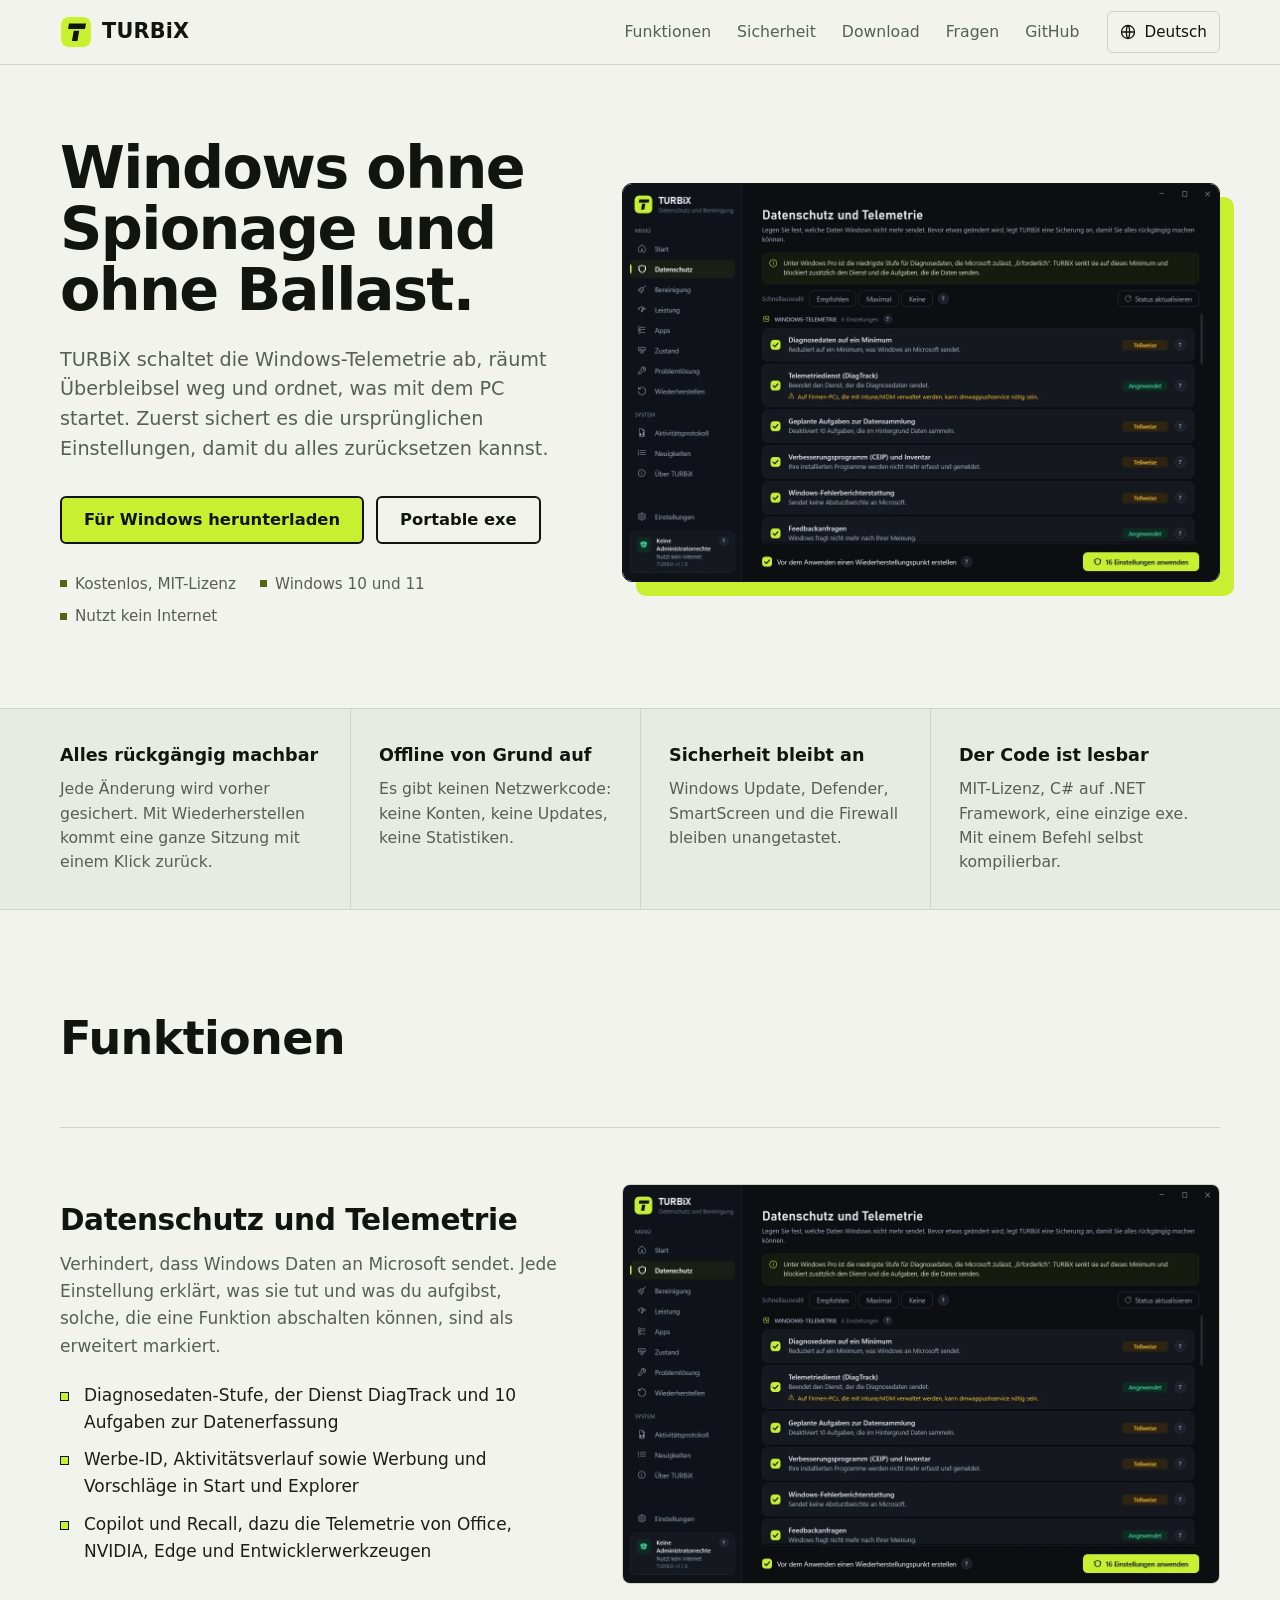
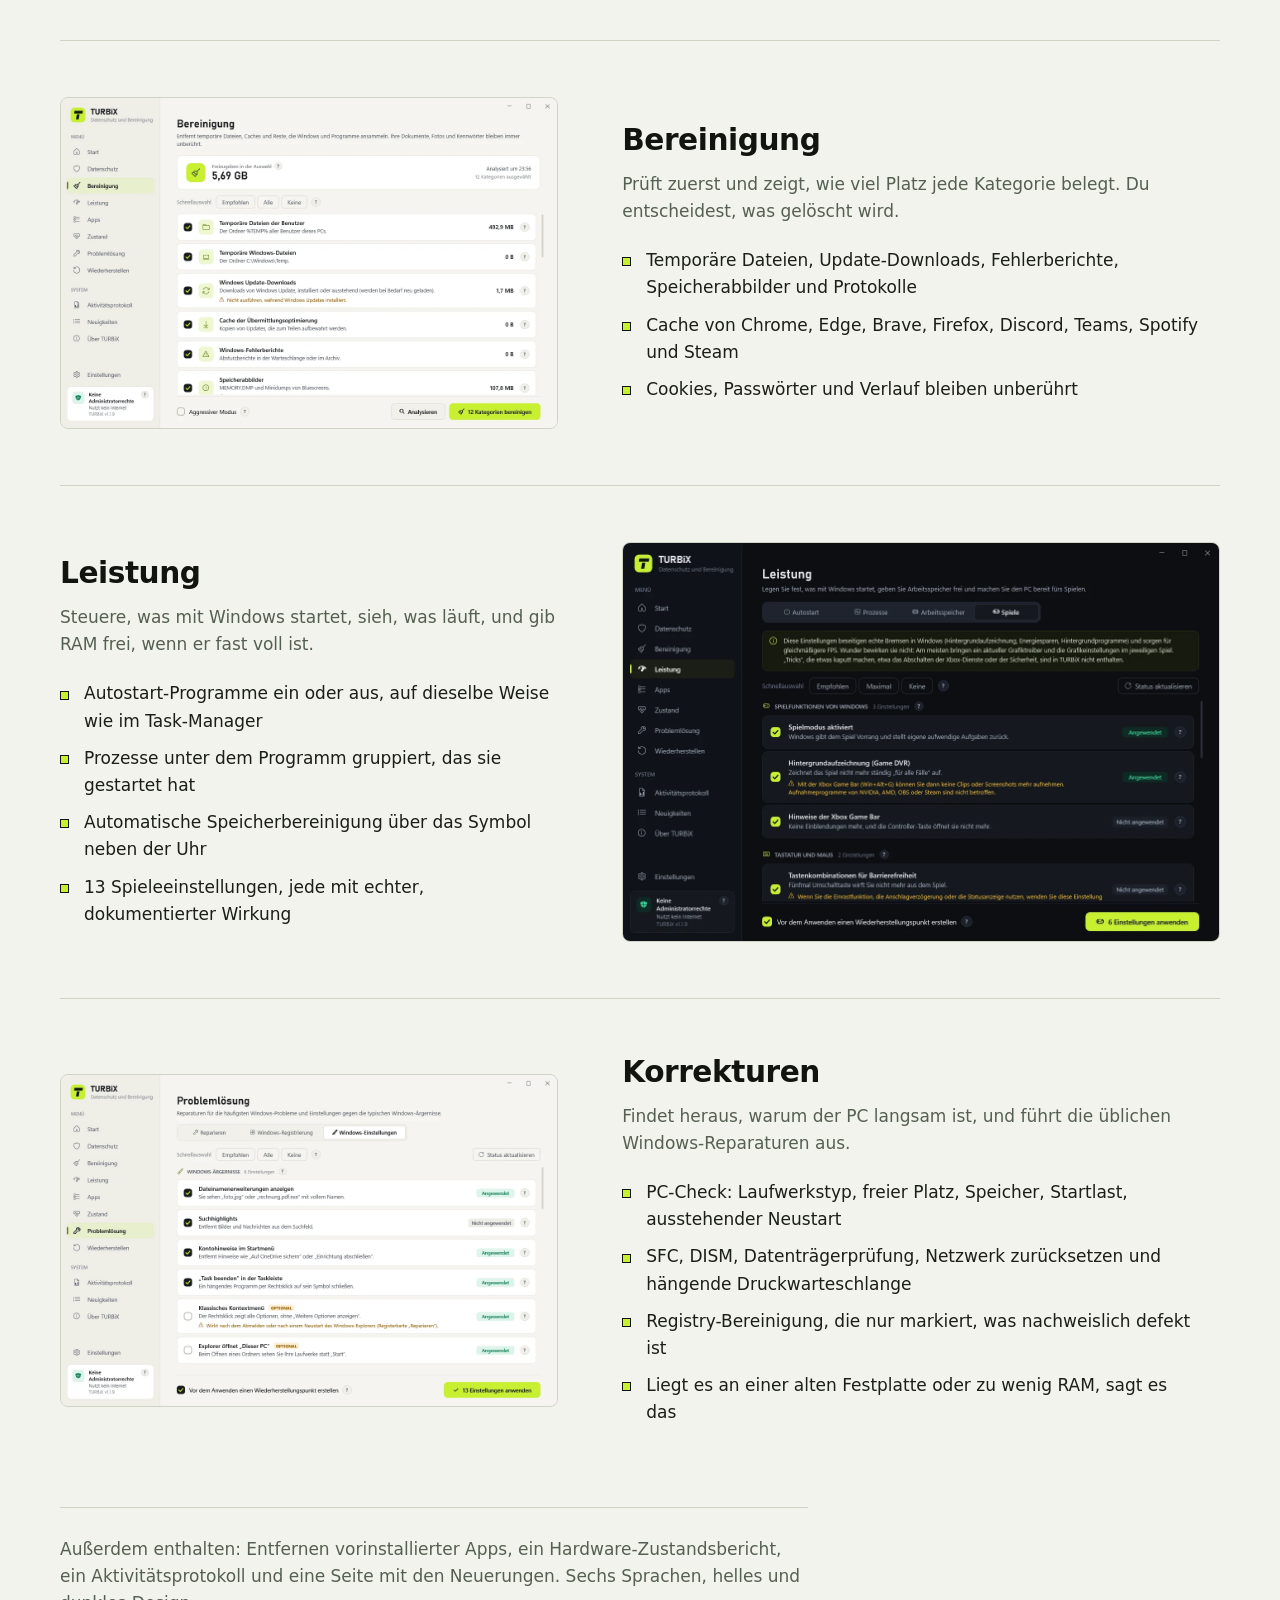
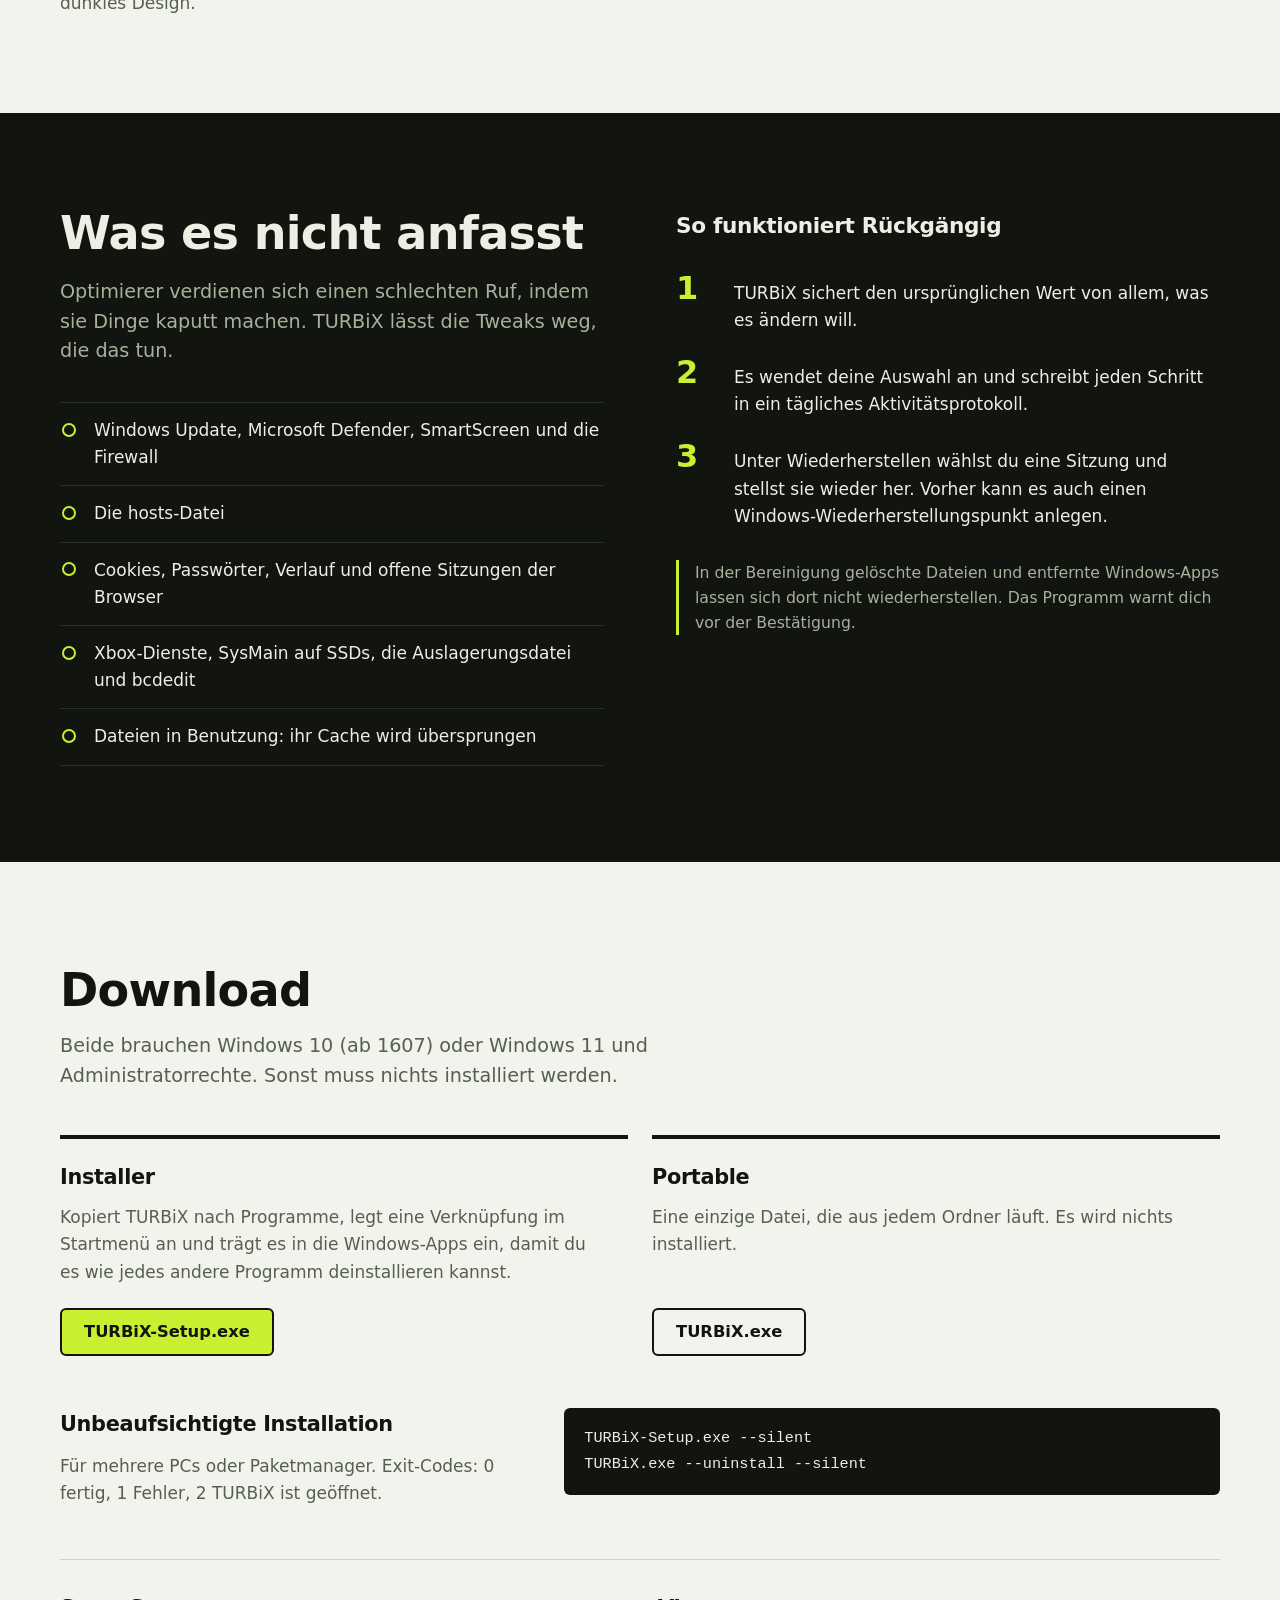
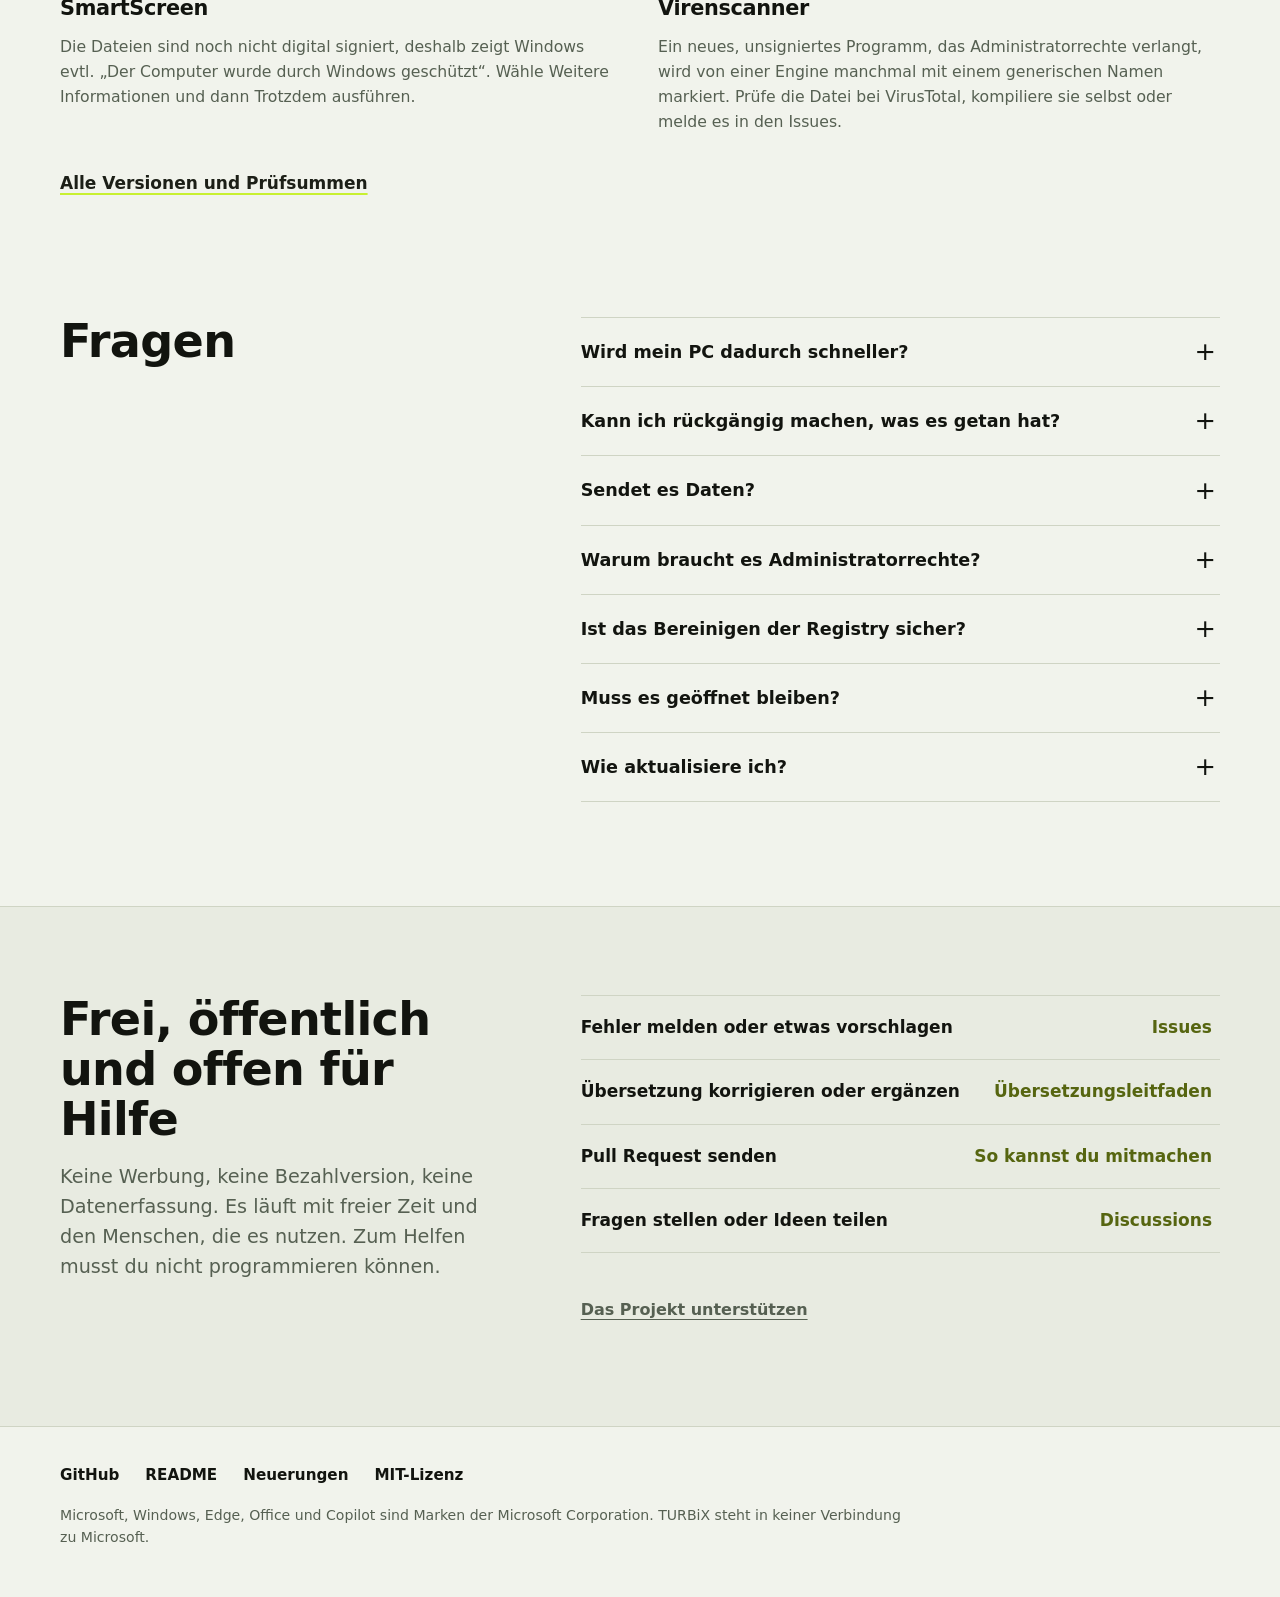
==== docs/de/index.html @ 346a5391 "TURBiX 1.2.0: project website, security policy and text clean-up Website (GitHub Pages, served from " ====
<!doctype html>
<html lang="de">
<head>
<meta charset="utf-8">
<meta name="viewport" content="width=device-width, initial-scale=1">
<title>TURBiX: Datenschutz, Bereinigung und Leistung für Windows, kostenlos</title>
<meta name="description" content="Freies Open-Source-Werkzeug für Windows 10 und 11. Schaltet Telemetrie ab, löscht temporäre Dateien, steuert Autostart und Arbeitsspeicher und sichert jede Änderung, damit sie sich rückgängig machen lässt. Eine einzige exe, nutzt kein Internet.">
<meta name="color-scheme" content="light dark">
<meta name="theme-color" content="#12140F">
<link rel="canonical" href="https://julianr87.github.io/TURBiX/de/">
<link rel="alternate" hreflang="en" href="https://julianr87.github.io/TURBiX/">
<link rel="alternate" hreflang="es" href="https://julianr87.github.io/TURBiX/es/">
<link rel="alternate" hreflang="pt-BR" href="https://julianr87.github.io/TURBiX/pt-BR/">
<link rel="alternate" hreflang="fr" href="https://julianr87.github.io/TURBiX/fr/">
<link rel="alternate" hreflang="de" href="https://julianr87.github.io/TURBiX/de/">
<link rel="alternate" hreflang="ru" href="https://julianr87.github.io/TURBiX/ru/">
<link rel="alternate" hreflang="x-default" href="https://julianr87.github.io/TURBiX/">
<link rel="icon" type="image/png" sizes="32x32" href="../assets/brand/favicon-32.png">
<link rel="apple-touch-icon" href="../assets/brand/mark-192.png">
<meta property="og:type" content="website">
<meta property="og:site_name" content="TURBiX">
<meta property="og:title" content="TURBiX: Datenschutz, Bereinigung und Leistung für Windows, kostenlos">
<meta property="og:description" content="Freies Open-Source-Werkzeug für Windows 10 und 11. Schaltet Telemetrie ab, löscht temporäre Dateien, steuert Autostart und Arbeitsspeicher und sichert jede Änderung, damit sie sich rückgängig machen lässt. Eine einzige exe, nutzt kein Internet.">
<meta property="og:url" content="https://julianr87.github.io/TURBiX/de/">
<meta property="og:locale" content="de_DE">
<meta property="og:image" content="https://julianr87.github.io/TURBiX/assets/brand/turbix-banner.de.png">
<meta name="twitter:card" content="summary_large_image">
<link rel="stylesheet" href="../assets/site.css">
<script type="application/ld+json">
{"@context":"https://schema.org","@type":"SoftwareApplication","name":"TURBiX","applicationCategory":"UtilitiesApplication","operatingSystem":"Windows 10, Windows 11","description":"Freies Open-Source-Werkzeug für Windows 10 und 11. Schaltet Telemetrie ab, löscht temporäre Dateien, steuert Autostart und Arbeitsspeicher und sichert jede Änderung, damit sie sich rückgängig machen lässt. Eine einzige exe, nutzt kein Internet.","url":"https://julianr87.github.io/TURBiX/de/","license":"https://opensource.org/licenses/MIT","offers":{"@type":"Offer","price":"0","priceCurrency":"USD"},"downloadUrl":"https://github.com/JulianR87/TURBiX/releases/latest","codeRepository":"https://github.com/JulianR87/TURBiX","inLanguage":["en","es","pt-BR","fr","de","ru"]}
</script>
</head>
<body>
<a class="skip" href="#main">Zum Inhalt springen</a>
<header class="top">
  <div class="wrap bar">
    <a class="brand" href="index.html" aria-label="TURBiX"><img src="../assets/brand/mark-64.png" width="32" height="32" alt=""><span>TURBiX</span></a>
    <nav class="links" aria-label="Main">
      <a href="#features">Funktionen</a><a href="#safety">Sicherheit</a><a href="#download">Download</a><a href="#faq">Fragen</a><a href="https://github.com/JulianR87/TURBiX">GitHub</a>
    </nav>
    <details class="lang">
      <summary aria-label="Sprache"><svg width="16" height="16" viewBox="0 0 16 16" aria-hidden="true"><circle cx="8" cy="8" r="6.5" fill="none" stroke="currentColor" stroke-width="1.3"/><path d="M1.5 8h13M8 1.5c2.2 2 2.2 11 0 13M8 1.5c-2.2 2-2.2 11 0 13" fill="none" stroke="currentColor" stroke-width="1.3"/></svg><span>Deutsch</span></summary>
      <ul><li><a href="../index.html" lang="en" hreflang="en">English</a></li><li><a href="../es/index.html" lang="es" hreflang="es">Español</a></li><li><a href="../pt-BR/index.html" lang="pt-BR" hreflang="pt-BR">Português (Brasil)</a></li><li><a href="../fr/index.html" lang="fr" hreflang="fr">Français</a></li><li><a href="index.html" lang="de" aria-current="true">Deutsch</a></li><li><a href="../ru/index.html" lang="ru" hreflang="ru">Русский</a></li></ul>
    </details>
  </div>
</header>
<main id="main">
<section class="hero">
  <div class="wrap hero-grid">
    <div class="hero-copy">
      <h1>Windows ohne Spionage und ohne Ballast.</h1>
      <p class="lead">TURBiX schaltet die Windows-Telemetrie ab, räumt Überbleibsel weg und ordnet, was mit dem PC startet. Zuerst sichert es die ursprünglichen Einstellungen, damit du alles zurücksetzen kannst.</p>
      <p class="cta"><a class="btn primary" href="https://github.com/JulianR87/TURBiX/releases/latest/download/TURBiX-Setup.exe">Für Windows herunterladen</a><a class="btn" href="https://github.com/JulianR87/TURBiX/releases/latest/download/TURBiX.exe">Portable exe</a></p>
      <ul class="meta"><li>Kostenlos, MIT-Lizenz</li><li>Windows 10 und 11</li><li>Nutzt kein Internet</li></ul>
    </div>
    <figure class="hero-shot"><img src="../assets/shots/privacy.de.webp" width="1200" height="800" alt="TURBiX mit den Einstellungen für Datenschutz und Telemetrie" fetchpriority="high"></figure>
  </div>
</section>
<section class="facts" aria-label="Sicherheit"><div class="wrap"><dl>
<div><dt>Alles rückgängig machbar</dt><dd>Jede Änderung wird vorher gesichert. Mit Wiederherstellen kommt eine ganze Sitzung mit einem Klick zurück.</dd></div>
<div><dt>Offline von Grund auf</dt><dd>Es gibt keinen Netzwerkcode: keine Konten, keine Updates, keine Statistiken.</dd></div>
<div><dt>Sicherheit bleibt an</dt><dd>Windows Update, Defender, SmartScreen und die Firewall bleiben unangetastet.</dd></div>
<div><dt>Der Code ist lesbar</dt><dd>MIT-Lizenz, C# auf .NET Framework, eine einzige exe. Mit einem Befehl selbst kompilierbar.</dd></div>
</dl></div></section>
<section id="features" class="features"><div class="wrap"><h2>Funktionen</h2>
<article class="row"><div class="row-text"><h3>Datenschutz und Telemetrie</h3><p>Verhindert, dass Windows Daten an Microsoft sendet. Jede Einstellung erklärt, was sie tut und was du aufgibst, solche, die eine Funktion abschalten können, sind als erweitert markiert.</p><ul class="ticks"><li>Diagnosedaten-Stufe, der Dienst DiagTrack und 10 Aufgaben zur Datenerfassung</li><li>Werbe-ID, Aktivitätsverlauf sowie Werbung und Vorschläge in Start und Explorer</li><li>Copilot und Recall, dazu die Telemetrie von Office, NVIDIA, Edge und Entwicklerwerkzeugen</li></ul></div><figure><img src="../assets/shots/privacy.de.webp" width="1200" height="800" alt="Datenschutz und Telemetrie" loading="lazy" decoding="async"></figure></article>
<article class="row rev"><div class="row-text"><h3>Bereinigung</h3><p>Prüft zuerst und zeigt, wie viel Platz jede Kategorie belegt. Du entscheidest, was gelöscht wird.</p><ul class="ticks"><li>Temporäre Dateien, Update-Downloads, Fehlerberichte, Speicherabbilder und Protokolle</li><li>Cache von Chrome, Edge, Brave, Firefox, Discord, Teams, Spotify und Steam</li><li>Cookies, Passwörter und Verlauf bleiben unberührt</li></ul></div><figure><img src="../assets/shots/cleanup.de.webp" width="1200" height="800" alt="Bereinigung" loading="lazy" decoding="async"></figure></article>
<article class="row"><div class="row-text"><h3>Leistung</h3><p>Steuere, was mit Windows startet, sieh, was läuft, und gib RAM frei, wenn er fast voll ist.</p><ul class="ticks"><li>Autostart-Programme ein oder aus, auf dieselbe Weise wie im Task-Manager</li><li>Prozesse unter dem Programm gruppiert, das sie gestartet hat</li><li>Automatische Speicherbereinigung über das Symbol neben der Uhr</li><li>13 Spieleeinstellungen, jede mit echter, dokumentierter Wirkung</li></ul></div><figure><img src="../assets/shots/performance.de.webp" width="1200" height="800" alt="Leistung" loading="lazy" decoding="async"></figure></article>
<article class="row rev"><div class="row-text"><h3>Korrekturen</h3><p>Findet heraus, warum der PC langsam ist, und führt die üblichen Windows-Reparaturen aus.</p><ul class="ticks"><li>PC-Check: Laufwerkstyp, freier Platz, Speicher, Startlast, ausstehender Neustart</li><li>SFC, DISM, Datenträgerprüfung, Netzwerk zurücksetzen und hängende Druckwarteschlange</li><li>Registry-Bereinigung, die nur markiert, was nachweislich defekt ist</li><li>Liegt es an einer alten Festplatte oder zu wenig RAM, sagt es das</li></ul></div><figure><img src="../assets/shots/fixes.de.webp" width="1200" height="800" alt="Korrekturen" loading="lazy" decoding="async"></figure></article>
<p class="also">Außerdem enthalten: Entfernen vorinstallierter Apps, ein Hardware-Zustandsbericht, ein Aktivitätsprotokoll und eine Seite mit den Neuerungen. Sechs Sprachen, helles und dunkles Design.</p></div></section>
<section id="safety" class="safety"><div class="wrap safety-grid"><div><h2>Was es nicht anfasst</h2><p class="lead">Optimierer verdienen sich einen schlechten Ruf, indem sie Dinge kaputt machen. TURBiX lässt die Tweaks weg, die das tun.</p><ul class="left-alone"><li>Windows Update, Microsoft Defender, SmartScreen und die Firewall</li><li>Die hosts-Datei</li><li>Cookies, Passwörter, Verlauf und offene Sitzungen der Browser</li><li>Xbox-Dienste, SysMain auf SSDs, die Auslagerungsdatei und bcdedit</li><li>Dateien in Benutzung: ihr Cache wird übersprungen</li></ul></div>
<div><h3>So funktioniert Rückgängig</h3><ol class="steps"><li>TURBiX sichert den ursprünglichen Wert von allem, was es ändern will.</li><li>Es wendet deine Auswahl an und schreibt jeden Schritt in ein tägliches Aktivitätsprotokoll.</li><li>Unter Wiederherstellen wählst du eine Sitzung und stellst sie wieder her. Vorher kann es auch einen Windows-Wiederherstellungspunkt anlegen.</li></ol><p class="note">In der Bereinigung gelöschte Dateien und entfernte Windows-Apps lassen sich dort nicht wiederherstellen. Das Programm warnt dich vor der Bestätigung.</p></div></div></section>
<section id="download" class="download"><div class="wrap"><h2>Download</h2><p class="lead">Beide brauchen Windows 10 (ab 1607) oder Windows 11 und Administratorrechte. Sonst muss nichts installiert werden.</p>
<div class="choices"><div><h3>Installer</h3><p>Kopiert TURBiX nach Programme, legt eine Verknüpfung im Startmenü an und trägt es in die Windows-Apps ein, damit du es wie jedes andere Programm deinstallieren kannst.</p><p><a class="btn primary" href="https://github.com/JulianR87/TURBiX/releases/latest/download/TURBiX-Setup.exe">TURBiX-Setup.exe</a></p></div><div><h3>Portable</h3><p>Eine einzige Datei, die aus jedem Ordner läuft. Es wird nichts installiert.</p><p><a class="btn" href="https://github.com/JulianR87/TURBiX/releases/latest/download/TURBiX.exe">TURBiX.exe</a></p></div></div>
<div class="silent"><h3>Unbeaufsichtigte Installation</h3><pre><code>TURBiX-Setup.exe --silent
TURBiX.exe --uninstall --silent</code></pre><p>Für mehrere PCs oder Paketmanager. Exit-Codes: 0 fertig, 1 Fehler, 2 TURBiX ist geöffnet.</p></div>
<div class="notes"><div><h3>SmartScreen</h3><p>Die Dateien sind noch nicht digital signiert, deshalb zeigt Windows evtl. „Der Computer wurde durch Windows geschützt“. Wähle Weitere Informationen und dann Trotzdem ausführen.</p></div><div><h3>Virenscanner</h3><p>Ein neues, unsigniertes Programm, das Administratorrechte verlangt, wird von einer Engine manchmal mit einem generischen Namen markiert. Prüfe die Datei bei VirusTotal, kompiliere sie selbst oder melde es in den Issues.</p></div></div>
<p><a class="textlink" href="https://github.com/JulianR87/TURBiX/releases">Alle Versionen und Prüfsummen</a></p></div></section>
<section id="faq" class="faq"><div class="wrap faq-grid"><h2>Fragen</h2><div><details><summary>Wird mein PC dadurch schneller?</summary><p>Das hängt davon ab, was ihn bremst. Weniger Autostart-Programme, mehr freier Platz und weniger ungenutzte Dienste machen sich bemerkbar. Liegt es an einer mechanischen Festplatte oder zu wenig Speicher, sagt TURBiX das, das behebt nur neue Hardware.</p></details><details><summary>Kann ich rückgängig machen, was es getan hat?</summary><p>Ja, unter Wiederherstellen, jeweils eine ganze Sitzung. Zwei Dinge lassen sich dort nicht zurücknehmen: in der Bereinigung gelöschte Dateien und entfernte Windows-Apps, die du über den Microsoft Store neu installierst.</p></details><details><summary>Sendet es Daten?</summary><p>Nein. Es hat keinen Netzwerkcode. Die einzige Ausnahme wird auf dem Bildschirm angekündigt: Die DISM-Reparatur kann Windows selbst Dateien von Windows Update laden lassen.</p></details><details><summary>Warum braucht es Administratorrechte?</summary><p>Ohne sie lassen sich Dienste, geplante Aufgaben und Systemeinstellungen nicht ändern.</p></details><details><summary>Ist das Bereinigen der Registry sicher?</summary><p>TURBiX entfernt nur Einträge, die auf nachweislich fehlende Dateien zeigen, und sichert vorher eine Kopie. Es „optimiert“ die Registry nie und sagt klar, dass ihre Bereinigung den PC nicht schneller macht.</p></details><details><summary>Muss es geöffnet bleiben?</summary><p>Nein. Die Einstellungen bleiben nach dem Schließen angewendet. Lass es nur neben der Uhr, wenn du die automatische Speicherbereinigung willst.</p></details><details><summary>Wie aktualisiere ich?</summary><p>Installiere die neue Version über die alte, Einstellungen und Sicherungen bleiben erhalten. Bei der portablen Datei ersetzt du sie.</p></details></div></div></section>
<section id="contribute" class="contribute"><div class="wrap contrib-grid"><div><h2>Frei, öffentlich und offen für Hilfe</h2><p class="lead">Keine Werbung, keine Bezahlversion, keine Datenerfassung. Es läuft mit freier Zeit und den Menschen, die es nutzen. Zum Helfen musst du nicht programmieren können.</p></div><div><ul class="ways"><li><a href="https://github.com/JulianR87/TURBiX/issues/new/choose"><b>Fehler melden oder etwas vorschlagen</b><span>Issues</span></a></li><li><a href="https://github.com/JulianR87/TURBiX/blob/main/tools/TRANSLATING.de.md"><b>Übersetzung korrigieren oder ergänzen</b><span>Übersetzungsleitfaden</span></a></li><li><a href="https://github.com/JulianR87/TURBiX/blob/main/docs/CONTRIBUTING.de.md"><b>Pull Request senden</b><span>So kannst du mitmachen</span></a></li><li><a href="https://github.com/JulianR87/TURBiX/discussions"><b>Fragen stellen oder Ideen teilen</b><span>Discussions</span></a></li></ul>
<details class="donate"><summary>Das Projekt unterstützen</summary><p>Freiwillig. Das Programm ist kostenlos und bleibt es.</p><div class="table-wrap"><table><tbody><tr><th scope="row">BTC</th><td>Bitcoin</td><td><code>bc1q527vjd3vcj6vwg6dg8g0dengh6hd9944l73jqe</code></td><td><button type="button" class="copy" data-copy="bc1q527vjd3vcj6vwg6dg8g0dengh6hd9944l73jqe" data-done="Kopiert">Kopieren</button></td></tr><tr><th scope="row">ETH</th><td>BEP20 (BNB Smart Chain)</td><td><code>0xC1162610b1A6b8532f4233Db598F624D8EF4d2C4</code></td><td><button type="button" class="copy" data-copy="0xC1162610b1A6b8532f4233Db598F624D8EF4d2C4" data-done="Kopiert">Kopieren</button></td></tr><tr><th scope="row">USDT</th><td>BEP20 (BNB Smart Chain)</td><td><code>0xC1162610b1A6b8532f4233Db598F624D8EF4d2C4</code></td><td><button type="button" class="copy" data-copy="0xC1162610b1A6b8532f4233Db598F624D8EF4d2C4" data-done="Kopiert">Kopieren</button></td></tr></tbody></table></div><p class="warn">Prüfe das Netzwerk vor dem Senden. BTC nur über das Bitcoin-Netzwerk, ETH und USDT nur über BEP20 (BNB Smart Chain). Was über ein anderes Netzwerk gesendet wird, ist verloren.</p></details>
</div></div></section>
</main>
<footer class="foot"><div class="wrap">
  <p><a href="https://github.com/JulianR87/TURBiX">GitHub</a> <a href="https://github.com/JulianR87/TURBiX/blob/main/README.de.md">README</a> <a href="https://github.com/JulianR87/TURBiX/blob/main/src/Turbix/Changelog/de.md">Neuerungen</a> <a href="https://github.com/JulianR87/TURBiX/blob/main/LICENSE">MIT-Lizenz</a></p>
  <p class="small">Microsoft, Windows, Edge, Office und Copilot sind Marken der Microsoft Corporation. TURBiX steht in keiner Verbindung zu Microsoft.</p>
</div></footer>
<script src="../assets/site.js" defer></script>
</body>
</html>
---- docs/assets/site.css ----
/* TURBiX website. Flat colors, no gradients. Fonts: Bahnschrift ships with Windows, the audience's system. */
:root {
  --paper: #F1F3EC;
  --paper-2: #E8EBE1;
  --ink: #12140F;
  --text: #1C1F17;
  --muted: #566052;
  --line: #CFD4C4;
  --lime: #C8F031;
  --lime-ink: #12140F;
  --olive: #566510;
  --panel: #12140F;
  --panel-text: #ECEFE3;
  --panel-muted: #A9B09C;
  --panel-line: #2B3024;
  --code-bg: #12140F;
  --code-text: #ECEFE3;
  --focus: #12140F;
  --sans: Bahnschrift, "Segoe UI", system-ui, -apple-system, "Helvetica Neue", Arial, sans-serif;
  --mono: "Cascadia Mono", Consolas, "SF Mono", Menlo, monospace;
}
:root[data-theme="dark"] { color-scheme: dark; }
@media (prefers-color-scheme: dark) {
  :root:not([data-theme="light"]) {
    --paper: #0E100B;
    --paper-2: #161912;
    --ink: #F1F3EA;
    --text: #E4E7DB;
    --muted: #A2AA96;
    --line: #2A2F23;
    --olive: #C8F031;
    --panel: #171A12;
    --panel-line: #2E3427;
    --code-bg: #0A0C08;
    --focus: #C8F031;
  }
}

*, *::before, *::after { box-sizing: border-box; }
html { scroll-behavior: smooth; -webkit-text-size-adjust: 100%; }
@media (prefers-reduced-motion: reduce) { html { scroll-behavior: auto; } }
body {
  margin: 0; background: var(--paper); color: var(--text);
  font: 400 1.0625rem/1.6 var(--sans);
  font-synthesis: none;
  -webkit-font-smoothing: antialiased;
}
img { max-width: 100%; height: auto; display: block; }
a { color: inherit; }
:focus-visible { outline: 3px solid var(--focus); outline-offset: 3px; border-radius: 3px; }
.wrap { width: min(1160px, 100% - 48px); margin-inline: auto; }
.narrow { width: min(820px, 100% - 48px); }
h1, h2, h3 { margin: 0; color: var(--ink); font-weight: 700; letter-spacing: -.015em; }
p { margin: 0; }
.skip { position: absolute; left: 12px; top: -60px; background: var(--lime); color: var(--lime-ink); padding: 10px 14px; z-index: 50; font-weight: 600; }
.skip:focus { top: 12px; }

/* Header */
.top { border-bottom: 1px solid var(--line); background: var(--paper); position: sticky; top: 0; z-index: 20; }
.bar { display: flex; align-items: center; gap: 28px; height: 64px; }
.brand { display: flex; align-items: center; gap: 10px; text-decoration: none; font-size: 1.3rem; font-weight: 700; letter-spacing: .01em; color: var(--ink); }
.brand img { border-radius: 8px; }
.links { display: flex; gap: 26px; margin-left: auto; font-size: .98rem; }
.links a { text-decoration: none; color: var(--muted); padding: 6px 0; }
.links a:hover { color: var(--ink); }
.lang { position: relative; }
.lang summary { list-style: none; display: flex; align-items: center; gap: 8px; cursor: pointer; padding: 8px 12px; border: 1px solid var(--line); border-radius: 6px; font-size: .95rem; color: var(--ink); background: var(--paper); user-select: none; }
.lang summary::-webkit-details-marker { display: none; }
.lang[open] summary, .lang summary:hover { border-color: var(--ink); }
.lang ul { position: absolute; right: 0; top: calc(100% + 6px); list-style: none; margin: 0; padding: 6px; min-width: 200px; background: var(--paper); border: 1px solid var(--ink); border-radius: 8px; box-shadow: 6px 6px 0 var(--lime); }
.lang li a { display: block; padding: 8px 10px; text-decoration: none; border-radius: 5px; }
.lang li a:hover { background: var(--paper-2); }
.lang li a[aria-current] { font-weight: 700; background: var(--lime); color: var(--lime-ink); }

/* Buttons */
.btn { display: inline-flex; align-items: center; justify-content: center; min-height: 48px; padding: 0 22px; border: 2px solid var(--ink); border-radius: 6px; text-decoration: none; font-weight: 700; font-size: 1.02rem; color: var(--ink); background: transparent; transition: background-color .12s; }
.btn:hover { background: var(--paper-2); }
.btn.primary { background: var(--lime); color: var(--lime-ink); border-color: var(--lime-ink); }
.btn.primary:hover { background: #D6FA52; }
@media (prefers-color-scheme: dark) { :root:not([data-theme="light"]) .btn { border-color: var(--line); } :root:not([data-theme="light"]) .btn.primary { border-color: var(--lime); } }

/* Hero */
.hero { padding: 72px 0 80px; }
.hero-grid { display: grid; grid-template-columns: minmax(0, 11fr) minmax(0, 13fr); gap: 56px; align-items: center; }
.hero h1 { font-size: clamp(2.6rem, 4.6vw, 4.1rem); line-height: 1.04; letter-spacing: -.028em; text-wrap: balance; }
.lead { font-size: 1.2rem; line-height: 1.55; color: var(--muted); max-width: 34em; }
.hero .lead { margin-top: 24px; }
.cta { display: flex; flex-wrap: wrap; gap: 12px; margin-top: 32px; }
.meta { list-style: none; display: flex; flex-wrap: wrap; gap: 8px 24px; padding: 0; margin: 28px 0 0; color: var(--muted); font-size: .95rem; }
.meta li { display: flex; align-items: center; gap: 8px; }
.meta li::before { content: ""; width: 7px; height: 7px; background: var(--olive); }
.hero-shot { margin: 0; }
.hero-shot img { border-radius: 10px; border: 1px solid var(--ink); box-shadow: 14px 14px 0 var(--lime); }

/* Facts */
.facts { border-block: 1px solid var(--line); background: var(--paper-2); }
.facts dl { display: grid; grid-template-columns: repeat(4, minmax(0, 1fr)); margin: 0; }
.facts dl > div { padding: 32px 28px 34px; border-left: 1px solid var(--line); }
.facts dl > div:first-child { border-left: 0; padding-left: 0; }
.facts dt { font-weight: 700; color: var(--ink); font-size: 1.1rem; }
.facts dd { margin: 8px 0 0; color: var(--muted); font-size: .98rem; line-height: 1.55; }

/* Features */
.features { padding: 104px 0 96px; }
.features h2, .download h2, .faq h2, .safety h2, .contribute h2 { font-size: clamp(2rem, 3.6vw, 2.9rem); line-height: 1.08; }
.features > .wrap > h2 { margin-bottom: 64px; }
.row { display: grid; grid-template-columns: minmax(0, 5fr) minmax(0, 6fr); gap: 64px; align-items: center; padding: 56px 0; border-top: 1px solid var(--line); }
.row.rev .row-text { order: 2; }
.row h3 { font-size: 1.85rem; line-height: 1.15; }
.row p { margin-top: 14px; color: var(--muted); max-width: 33em; }
.row figure { margin: 0; }
.row figure img { border-radius: 8px; border: 1px solid var(--line); }
.ticks { list-style: none; padding: 0; margin: 22px 0 0; display: grid; gap: 10px; }
.ticks li { position: relative; padding-left: 24px; max-width: 34em; }
.ticks li::before { content: ""; position: absolute; left: 0; top: .6em; width: 9px; height: 9px; background: var(--lime); outline: 1.5px solid var(--ink); outline-offset: -1.5px; }
.also { margin-top: 24px; padding-top: 28px; border-top: 1px solid var(--line); color: var(--muted); max-width: 44em; }

/* Safety */
.safety { background: var(--panel); color: var(--panel-text); padding: 96px 0; }
.safety h2, .safety h3 { color: var(--panel-text); }
.safety .lead { color: var(--panel-muted); margin-top: 18px; }
.safety-grid { display: grid; grid-template-columns: minmax(0, 1fr) minmax(0, 1fr); gap: 72px; }
.safety h3 { font-size: 1.35rem; }
.left-alone { list-style: none; padding: 0; margin: 36px 0 0; display: grid; gap: 0; }
.left-alone li { padding: 14px 0 14px 34px; border-top: 1px solid var(--panel-line); position: relative; }
.left-alone li:last-child { border-bottom: 1px solid var(--panel-line); }
.left-alone li::before { content: ""; position: absolute; left: 2px; top: 1.15em; width: 14px; height: 14px; border: 2px solid var(--lime); border-radius: 50%; }
.steps { list-style: none; counter-reset: s; padding: 0; margin: 28px 0 0; display: grid; gap: 22px; }
.steps li { counter-increment: s; display: grid; grid-template-columns: 44px 1fr; gap: 14px; align-items: baseline; }
.steps li::before { content: counter(s); font-size: 2rem; line-height: 1; font-weight: 700; color: var(--lime); }
.note { margin-top: 30px; padding-left: 16px; border-left: 3px solid var(--lime); color: var(--panel-muted); font-size: .98rem; }

/* Download */
.download { padding: 104px 0 96px; }
.download .lead { margin-top: 16px; }
.choices { display: grid; grid-template-columns: minmax(0, 1fr) minmax(0, 1fr); gap: 24px; margin-top: 44px; }
.choices > div { border-top: 4px solid var(--ink); padding-top: 22px; display: flex; flex-direction: column; }
.choices h3, .silent h3, .notes h3 { font-size: 1.3rem; }
.choices p { margin-top: 10px; color: var(--muted); max-width: 32em; }
.choices p:last-child { margin-top: auto; padding-top: 22px; }
.silent { margin-top: 52px; display: grid; grid-template-columns: minmax(0, 1fr) minmax(0, 1.4fr); gap: 12px 36px; align-items: start; }
.silent h3 { grid-column: 1; }
.silent pre { grid-column: 2; grid-row: 1 / span 2; margin: 0; padding: 18px 20px; background: var(--code-bg); color: var(--code-text); border-radius: 6px; overflow-x: auto; font: 400 .95rem/1.7 var(--mono); }
.silent p { grid-column: 1; color: var(--muted); }
.notes { margin-top: 52px; display: grid; grid-template-columns: minmax(0, 1fr) minmax(0, 1fr); gap: 36px; padding-top: 32px; border-top: 1px solid var(--line); }
.notes p { margin-top: 8px; color: var(--muted); font-size: .98rem; }
.textlink { display: inline-block; margin-top: 36px; font-weight: 700; text-decoration: underline; text-decoration-thickness: 2px; text-underline-offset: 4px; text-decoration-color: var(--lime); }
.textlink:hover { background: var(--lime); color: var(--lime-ink); }

/* FAQ */
.faq { padding: 24px 0 104px; }
.faq-grid { display: grid; grid-template-columns: minmax(0, 5fr) minmax(0, 7fr); gap: 64px; align-items: start; }
.faq details { border-top: 1px solid var(--line); }
.faq details:last-of-type { border-bottom: 1px solid var(--line); }
.faq summary, .donate summary { list-style: none; cursor: pointer; padding: 20px 44px 20px 0; position: relative; font-weight: 700; color: var(--ink); font-size: 1.1rem; }
.faq summary::-webkit-details-marker, .donate summary::-webkit-details-marker { display: none; }
.faq summary::after { content: "+"; position: absolute; right: 4px; top: 50%; transform: translateY(-52%); font-size: 1.6rem; font-weight: 400; line-height: 1; }
.faq details[open] summary::after { content: "\2212"; }
.faq details p { padding: 0 44px 24px 0; color: var(--muted); max-width: 40em; }

/* Contribute */
.contribute { background: var(--paper-2); border-top: 1px solid var(--line); padding: 88px 0 96px; }
.contrib-grid { display: grid; grid-template-columns: minmax(0, 5fr) minmax(0, 7fr); gap: 64px; align-items: start; }
.contribute .lead { margin-top: 18px; }
.ways { list-style: none; padding: 0; margin: 0; }
.ways li { border-top: 1px solid var(--line); }
.ways li:last-child { border-bottom: 1px solid var(--line); }
.ways a { display: flex; justify-content: space-between; gap: 20px; align-items: baseline; padding: 18px 8px 18px 0; text-decoration: none; }
.ways a b { color: var(--ink); }
.ways a span { color: var(--olive); font-weight: 600; white-space: nowrap; }
.ways a:hover { background: var(--lime); color: var(--lime-ink); padding-left: 12px; }
.ways a:hover b, .ways a:hover span { color: var(--lime-ink); }
.donate { margin-top: 36px; }
.donate summary { padding: 8px 0; font-size: 1rem; color: var(--muted); font-weight: 600; text-decoration: underline; text-underline-offset: 4px; }
.donate[open] summary { color: var(--ink); }
.donate > p { margin-top: 10px; color: var(--muted); }
.table-wrap { overflow-x: auto; margin-top: 16px; }
.donate table { border-collapse: collapse; width: 100%; font-size: .93rem; }
.donate th, .donate td { text-align: left; padding: 10px 12px 10px 0; border-top: 1px solid var(--line); vertical-align: middle; }
.donate code { font: 400 .85rem var(--mono); word-break: break-all; }
.donate .warn { margin-top: 14px; padding-left: 14px; border-left: 3px solid var(--olive); font-size: .93rem; }
.copy { font: inherit; font-size: .85rem; padding: 6px 12px; border: 1.5px solid var(--ink); border-radius: 5px; background: transparent; color: var(--ink); cursor: pointer; white-space: nowrap; }
.copy:hover { background: var(--lime); color: var(--lime-ink); }

/* Footer */
.foot { padding: 36px 0 48px; border-top: 1px solid var(--line); font-size: .95rem; }
.foot p:first-child { display: flex; flex-wrap: wrap; gap: 8px 26px; }
.foot a { text-decoration: none; font-weight: 600; color: var(--ink); }
.foot a:hover { text-decoration: underline; text-decoration-color: var(--lime); text-decoration-thickness: 3px; text-underline-offset: 4px; }
.foot .small { margin-top: 16px; color: var(--muted); font-size: .88rem; max-width: 60em; }

/* 404 */
.nf main { padding: 18vh 24px; text-align: center; font-family: var(--sans); }
.nf h1 { font-size: 5rem; }
.nf p { margin: 12px 0 24px; }

/* Responsive */
@media (max-width: 980px) {
  .hero { padding: 48px 0 64px; }
  .hero-grid, .row, .safety-grid, .contrib-grid, .faq-grid { grid-template-columns: minmax(0, 1fr); gap: 40px; }
  .row.rev .row-text { order: 0; }
  .row { padding: 44px 0; }
  .facts dl { grid-template-columns: minmax(0, 1fr) minmax(0, 1fr); }
  .facts dl > div:nth-child(3) { border-left: 0; padding-left: 0; }
  .facts dl > div:nth-child(n+3) { border-top: 1px solid var(--line); }
  .hero-shot img { box-shadow: 8px 8px 0 var(--lime); }
}
@media (max-width: 760px) {
  .links { display: none; }
  .lang { margin-left: auto; }
  .choices, .notes { grid-template-columns: minmax(0, 1fr); }
  .silent { grid-template-columns: minmax(0, 1fr); }
  .silent pre, .silent p { grid-column: 1; grid-row: auto; }
  .features, .download { padding-block: 72px; }
  .safety { padding-block: 72px; }
  .contribute { padding-block: 64px; }
}
@media (max-width: 520px) {
  .wrap, .narrow { width: calc(100% - 32px); }
  .facts dl { grid-template-columns: minmax(0, 1fr); }
  .facts dl > div { border-left: 0; padding-left: 0; padding-right: 0; border-top: 1px solid var(--line); }
  .facts dl > div:first-child { border-top: 0; }
  .cta .btn { width: 100%; }
  .ways a { flex-direction: column; gap: 2px; }
}
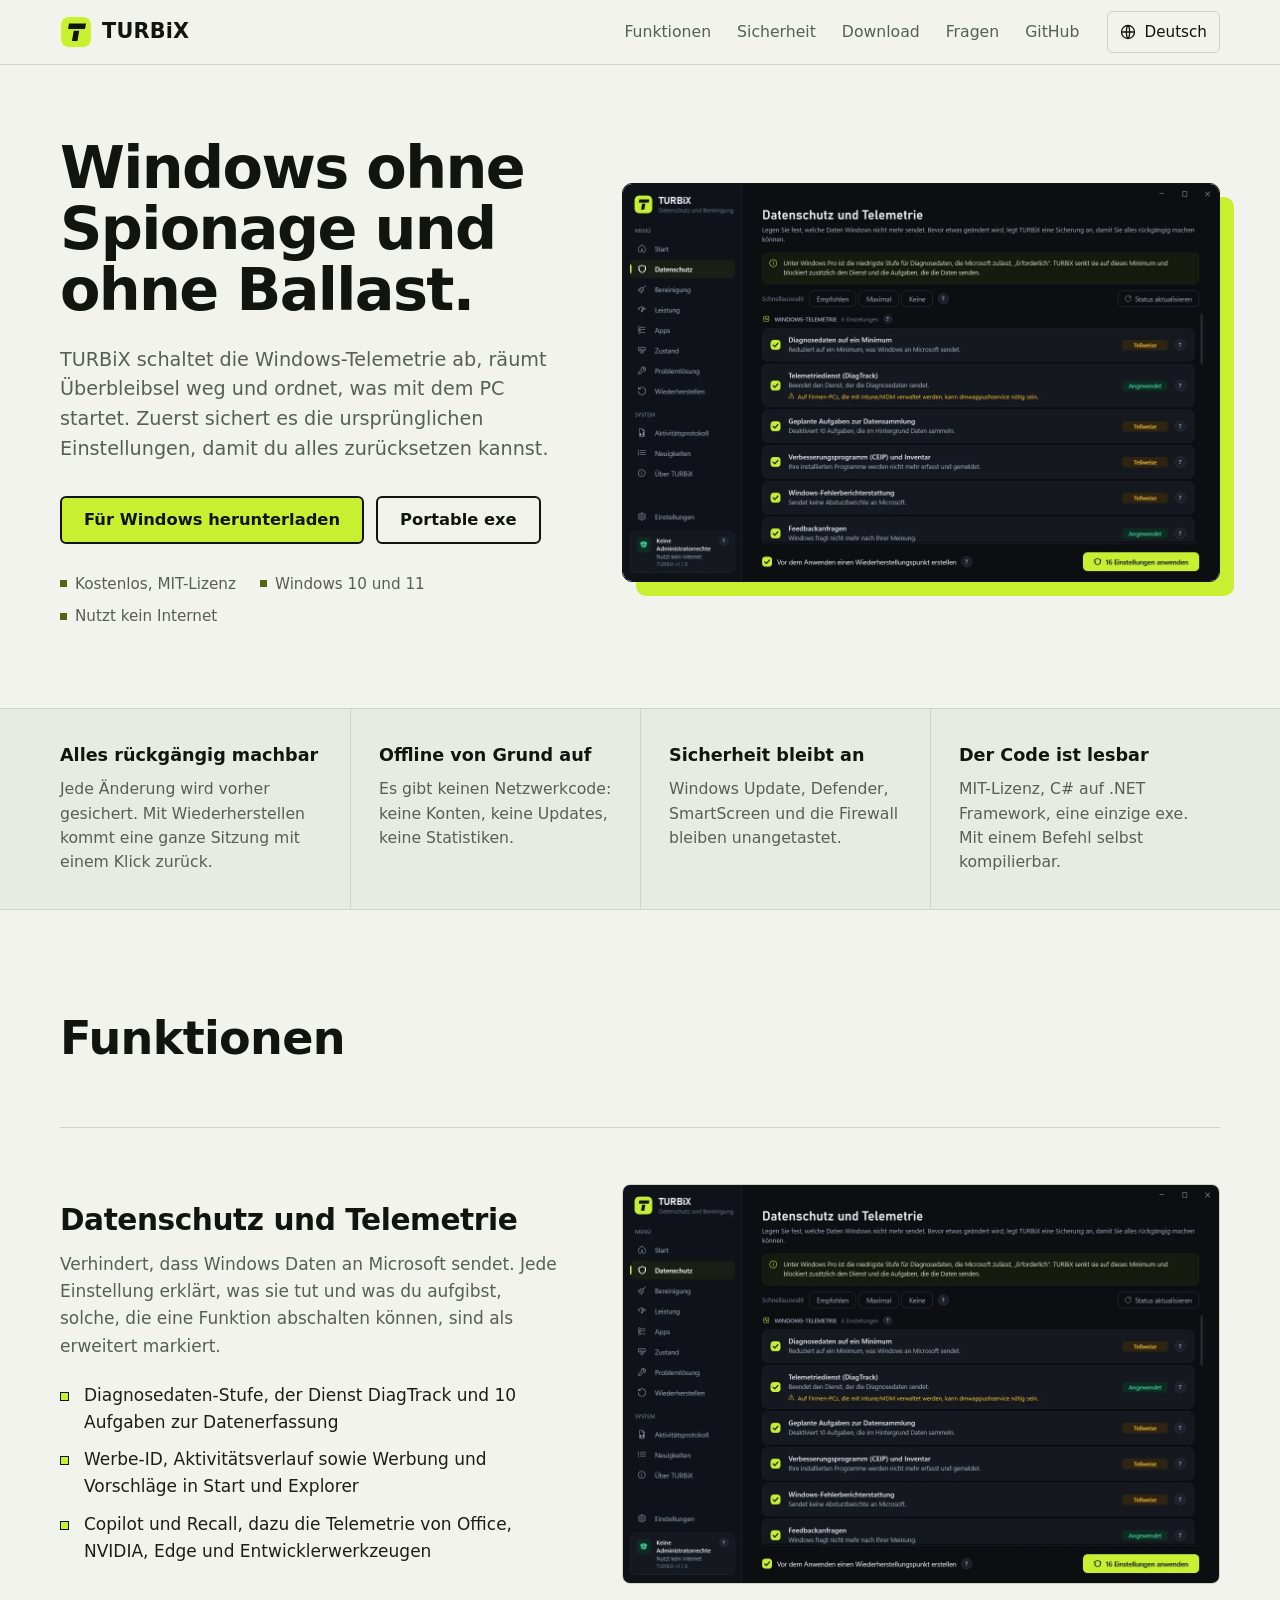
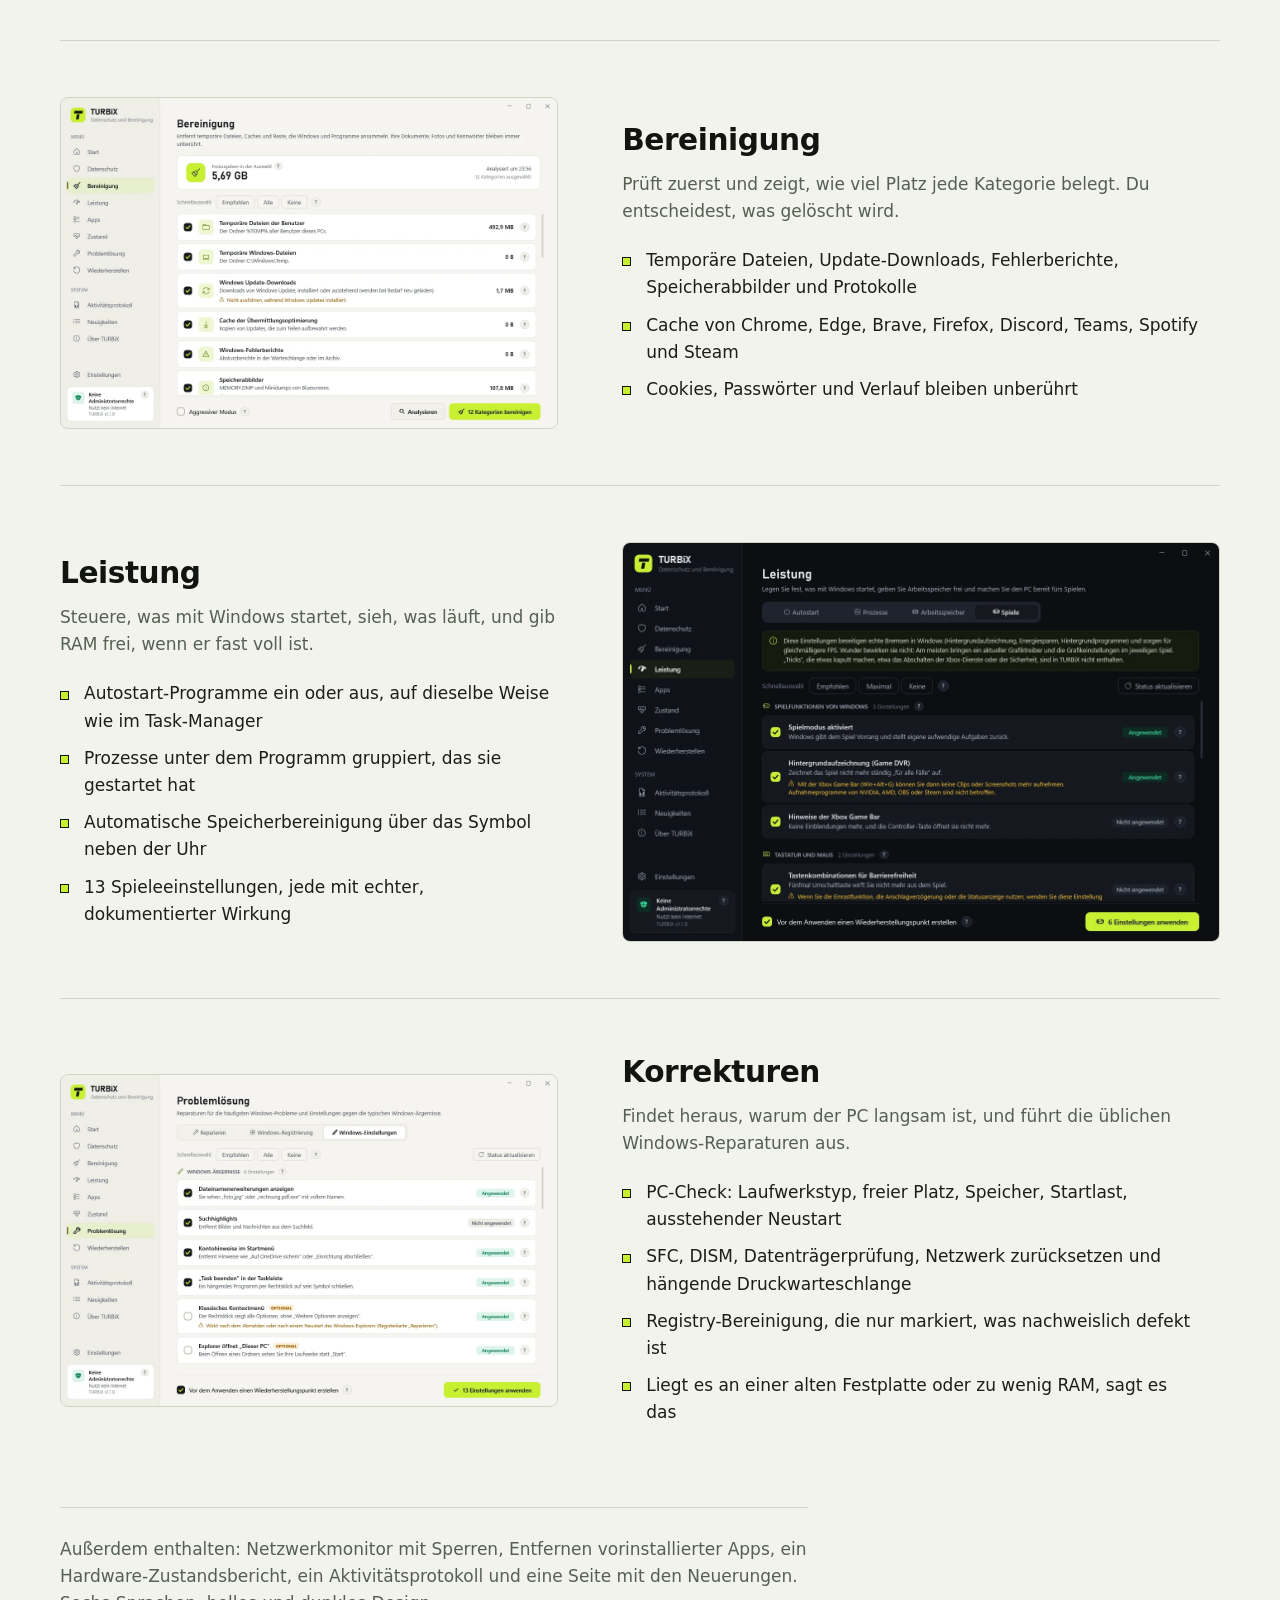
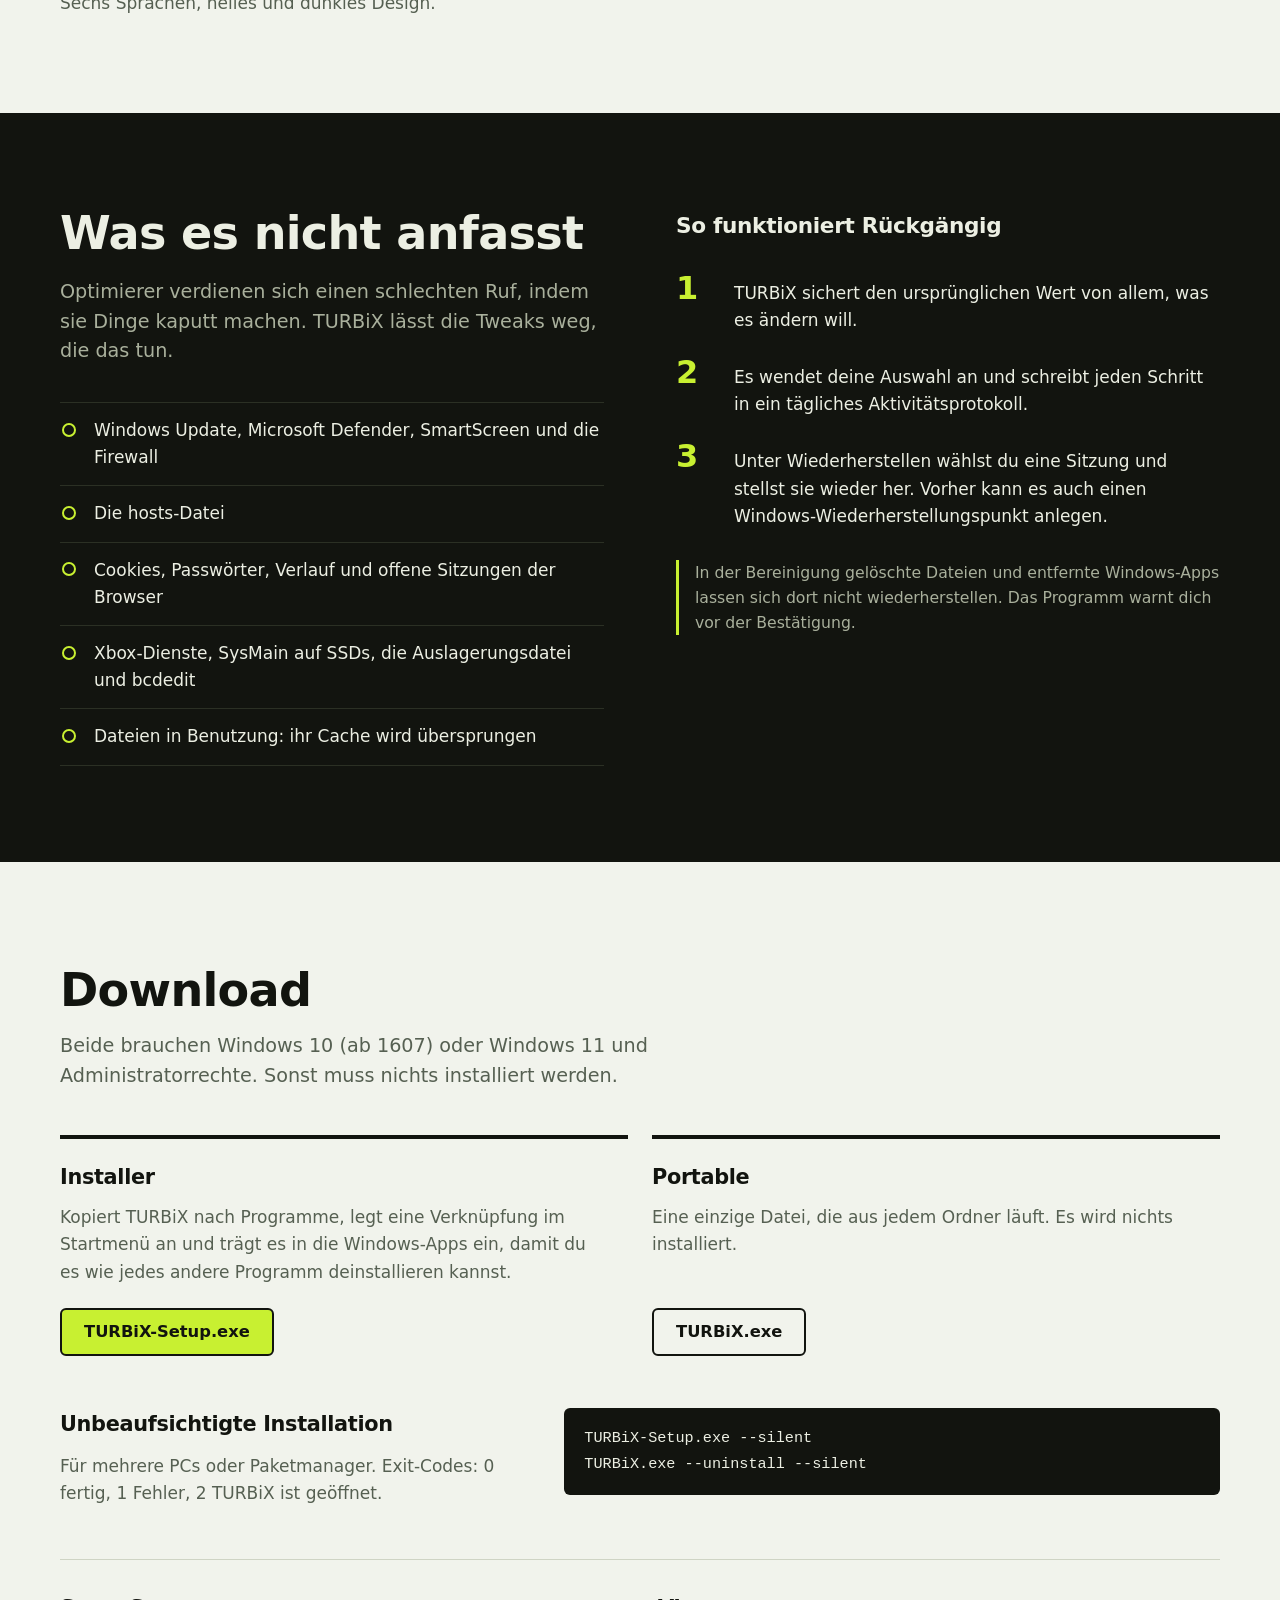
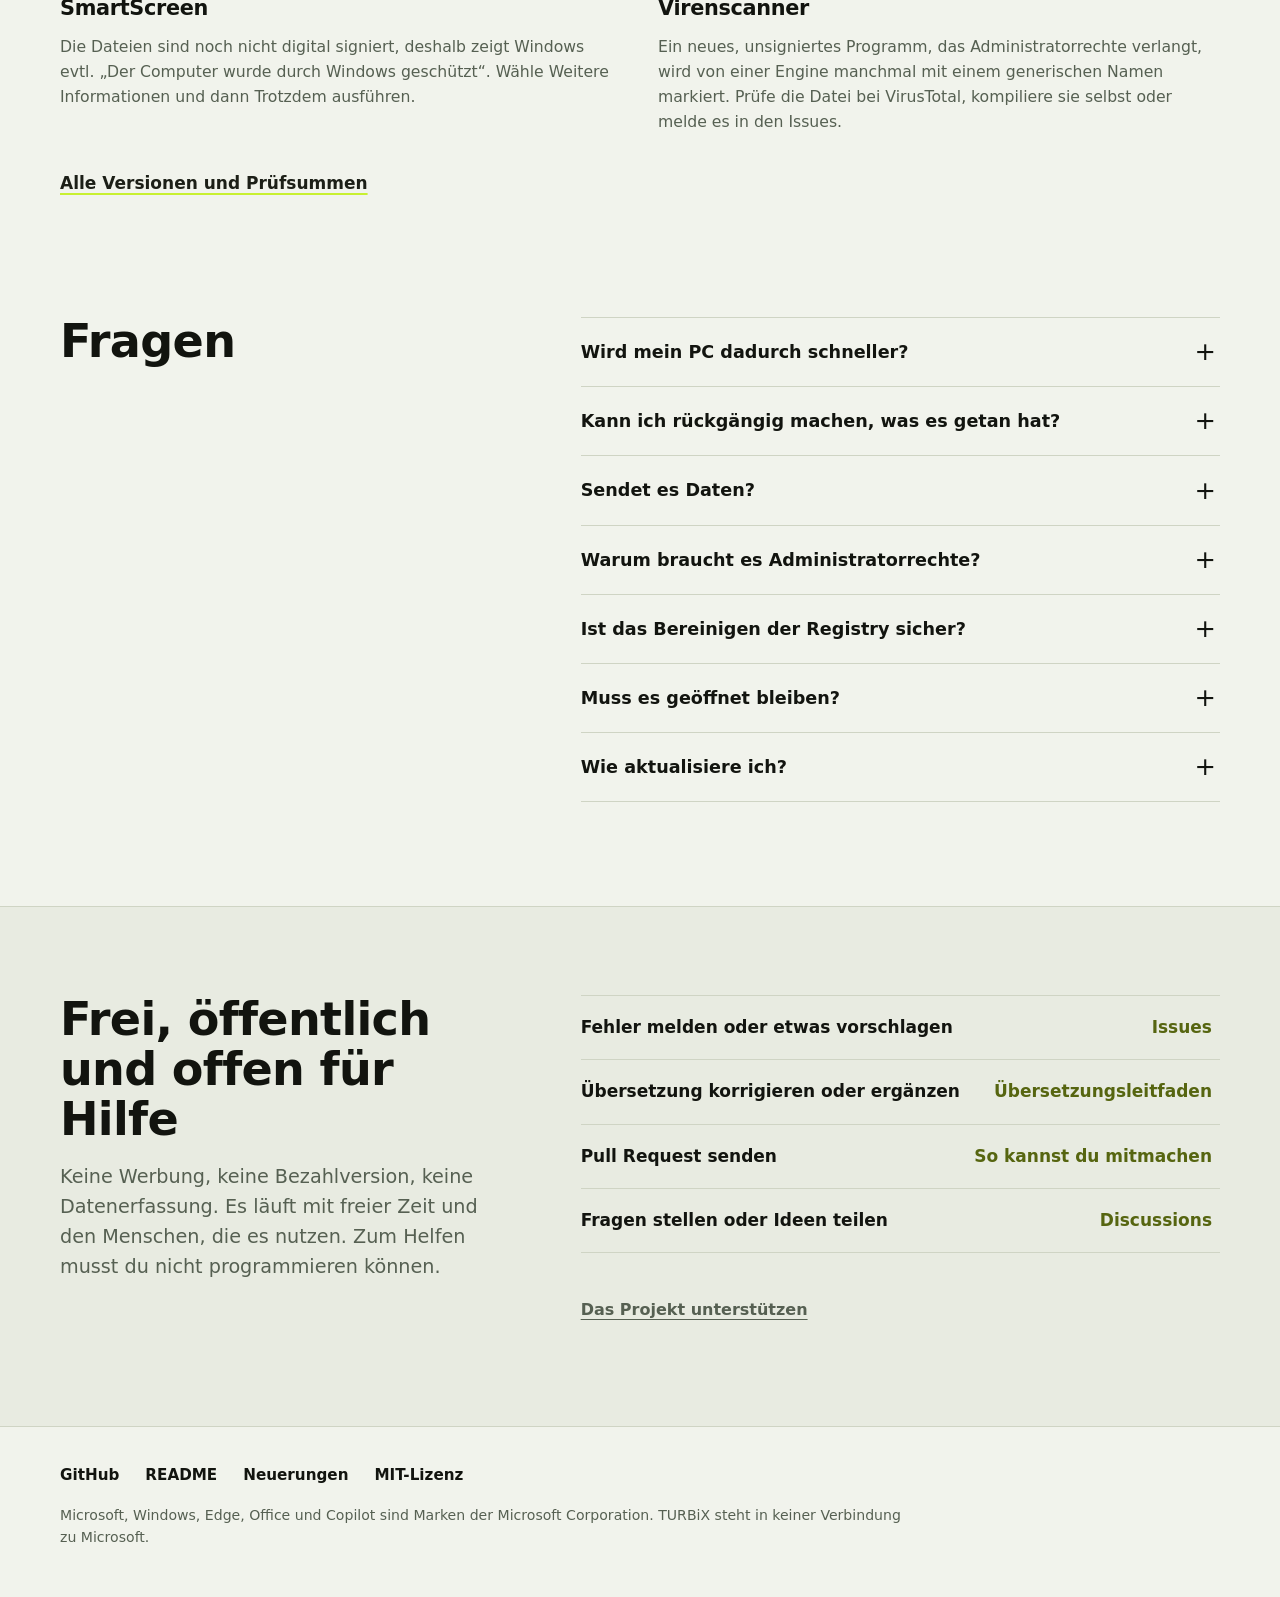
==== commit 97e02e19: "TURBiX 1.2.1: Network section (traffic, connections, open ports, blocks) - New "Network" page: live " ====
--- a/docs/de/index.html
+++ b/docs/de/index.html
@@ -67,7 +67,7 @@
 <article class="row rev"><div class="row-text"><h3>Bereinigung</h3><p>Prüft zuerst und zeigt, wie viel Platz jede Kategorie belegt. Du entscheidest, was gelöscht wird.</p><ul class="ticks"><li>Temporäre Dateien, Update-Downloads, Fehlerberichte, Speicherabbilder und Protokolle</li><li>Cache von Chrome, Edge, Brave, Firefox, Discord, Teams, Spotify und Steam</li><li>Cookies, Passwörter und Verlauf bleiben unberührt</li></ul></div><figure><img src="../assets/shots/cleanup.de.webp" width="1200" height="800" alt="Bereinigung" loading="lazy" decoding="async"></figure></article>
 <article class="row"><div class="row-text"><h3>Leistung</h3><p>Steuere, was mit Windows startet, sieh, was läuft, und gib RAM frei, wenn er fast voll ist.</p><ul class="ticks"><li>Autostart-Programme ein oder aus, auf dieselbe Weise wie im Task-Manager</li><li>Prozesse unter dem Programm gruppiert, das sie gestartet hat</li><li>Automatische Speicherbereinigung über das Symbol neben der Uhr</li><li>13 Spieleeinstellungen, jede mit echter, dokumentierter Wirkung</li></ul></div><figure><img src="../assets/shots/performance.de.webp" width="1200" height="800" alt="Leistung" loading="lazy" decoding="async"></figure></article>
 <article class="row rev"><div class="row-text"><h3>Korrekturen</h3><p>Findet heraus, warum der PC langsam ist, und führt die üblichen Windows-Reparaturen aus.</p><ul class="ticks"><li>PC-Check: Laufwerkstyp, freier Platz, Speicher, Startlast, ausstehender Neustart</li><li>SFC, DISM, Datenträgerprüfung, Netzwerk zurücksetzen und hängende Druckwarteschlange</li><li>Registry-Bereinigung, die nur markiert, was nachweislich defekt ist</li><li>Liegt es an einer alten Festplatte oder zu wenig RAM, sagt es das</li></ul></div><figure><img src="../assets/shots/fixes.de.webp" width="1200" height="800" alt="Korrekturen" loading="lazy" decoding="async"></figure></article>
-<p class="also">Außerdem enthalten: Entfernen vorinstallierter Apps, ein Hardware-Zustandsbericht, ein Aktivitätsprotokoll und eine Seite mit den Neuerungen. Sechs Sprachen, helles und dunkles Design.</p></div></section>
+<p class="also">Außerdem enthalten: Netzwerkmonitor mit Sperren, Entfernen vorinstallierter Apps, ein Hardware-Zustandsbericht, ein Aktivitätsprotokoll und eine Seite mit den Neuerungen. Sechs Sprachen, helles und dunkles Design.</p></div></section>
 <section id="safety" class="safety"><div class="wrap safety-grid"><div><h2>Was es nicht anfasst</h2><p class="lead">Optimierer verdienen sich einen schlechten Ruf, indem sie Dinge kaputt machen. TURBiX lässt die Tweaks weg, die das tun.</p><ul class="left-alone"><li>Windows Update, Microsoft Defender, SmartScreen und die Firewall</li><li>Die hosts-Datei</li><li>Cookies, Passwörter, Verlauf und offene Sitzungen der Browser</li><li>Xbox-Dienste, SysMain auf SSDs, die Auslagerungsdatei und bcdedit</li><li>Dateien in Benutzung: ihr Cache wird übersprungen</li></ul></div>
 <div><h3>So funktioniert Rückgängig</h3><ol class="steps"><li>TURBiX sichert den ursprünglichen Wert von allem, was es ändern will.</li><li>Es wendet deine Auswahl an und schreibt jeden Schritt in ein tägliches Aktivitätsprotokoll.</li><li>Unter Wiederherstellen wählst du eine Sitzung und stellst sie wieder her. Vorher kann es auch einen Windows-Wiederherstellungspunkt anlegen.</li></ol><p class="note">In der Bereinigung gelöschte Dateien und entfernte Windows-Apps lassen sich dort nicht wiederherstellen. Das Programm warnt dich vor der Bestätigung.</p></div></div></section>
 <section id="download" class="download"><div class="wrap"><h2>Download</h2><p class="lead">Beide brauchen Windows 10 (ab 1607) oder Windows 11 und Administratorrechte. Sonst muss nichts installiert werden.</p>
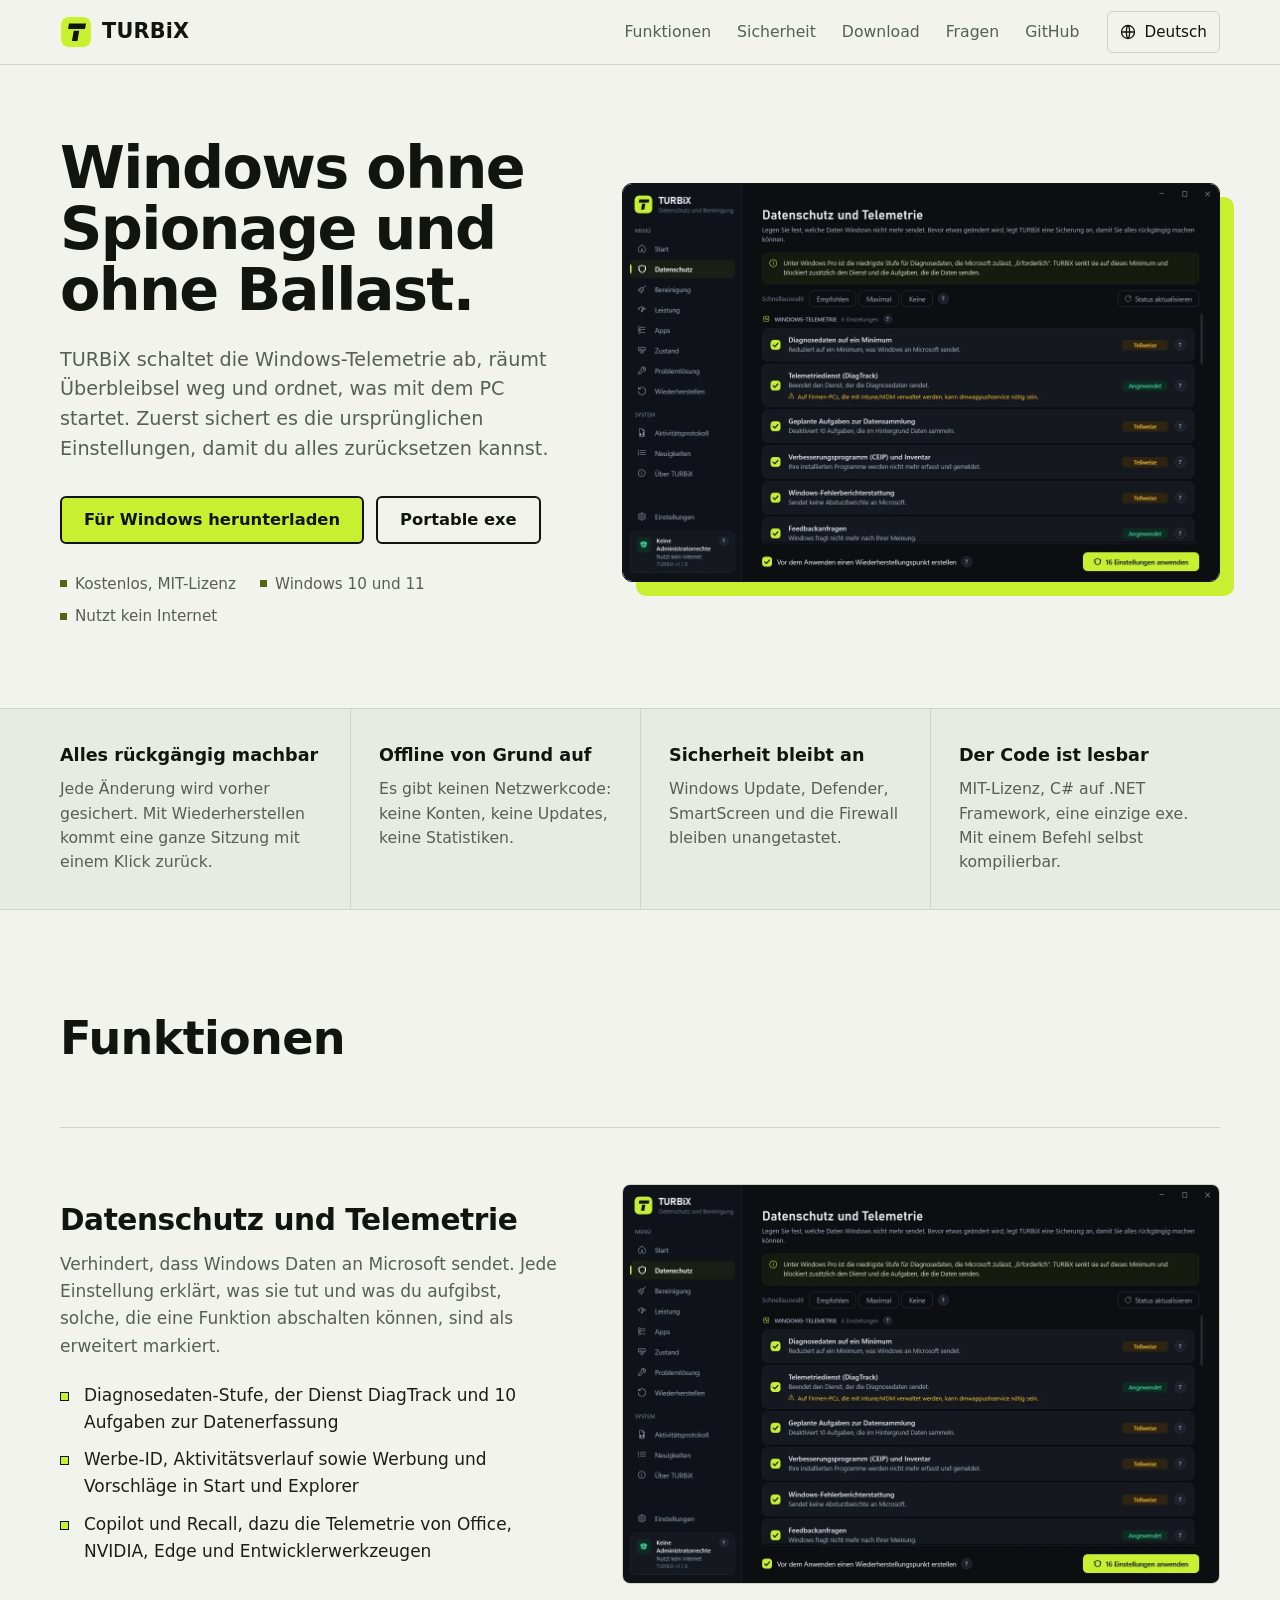
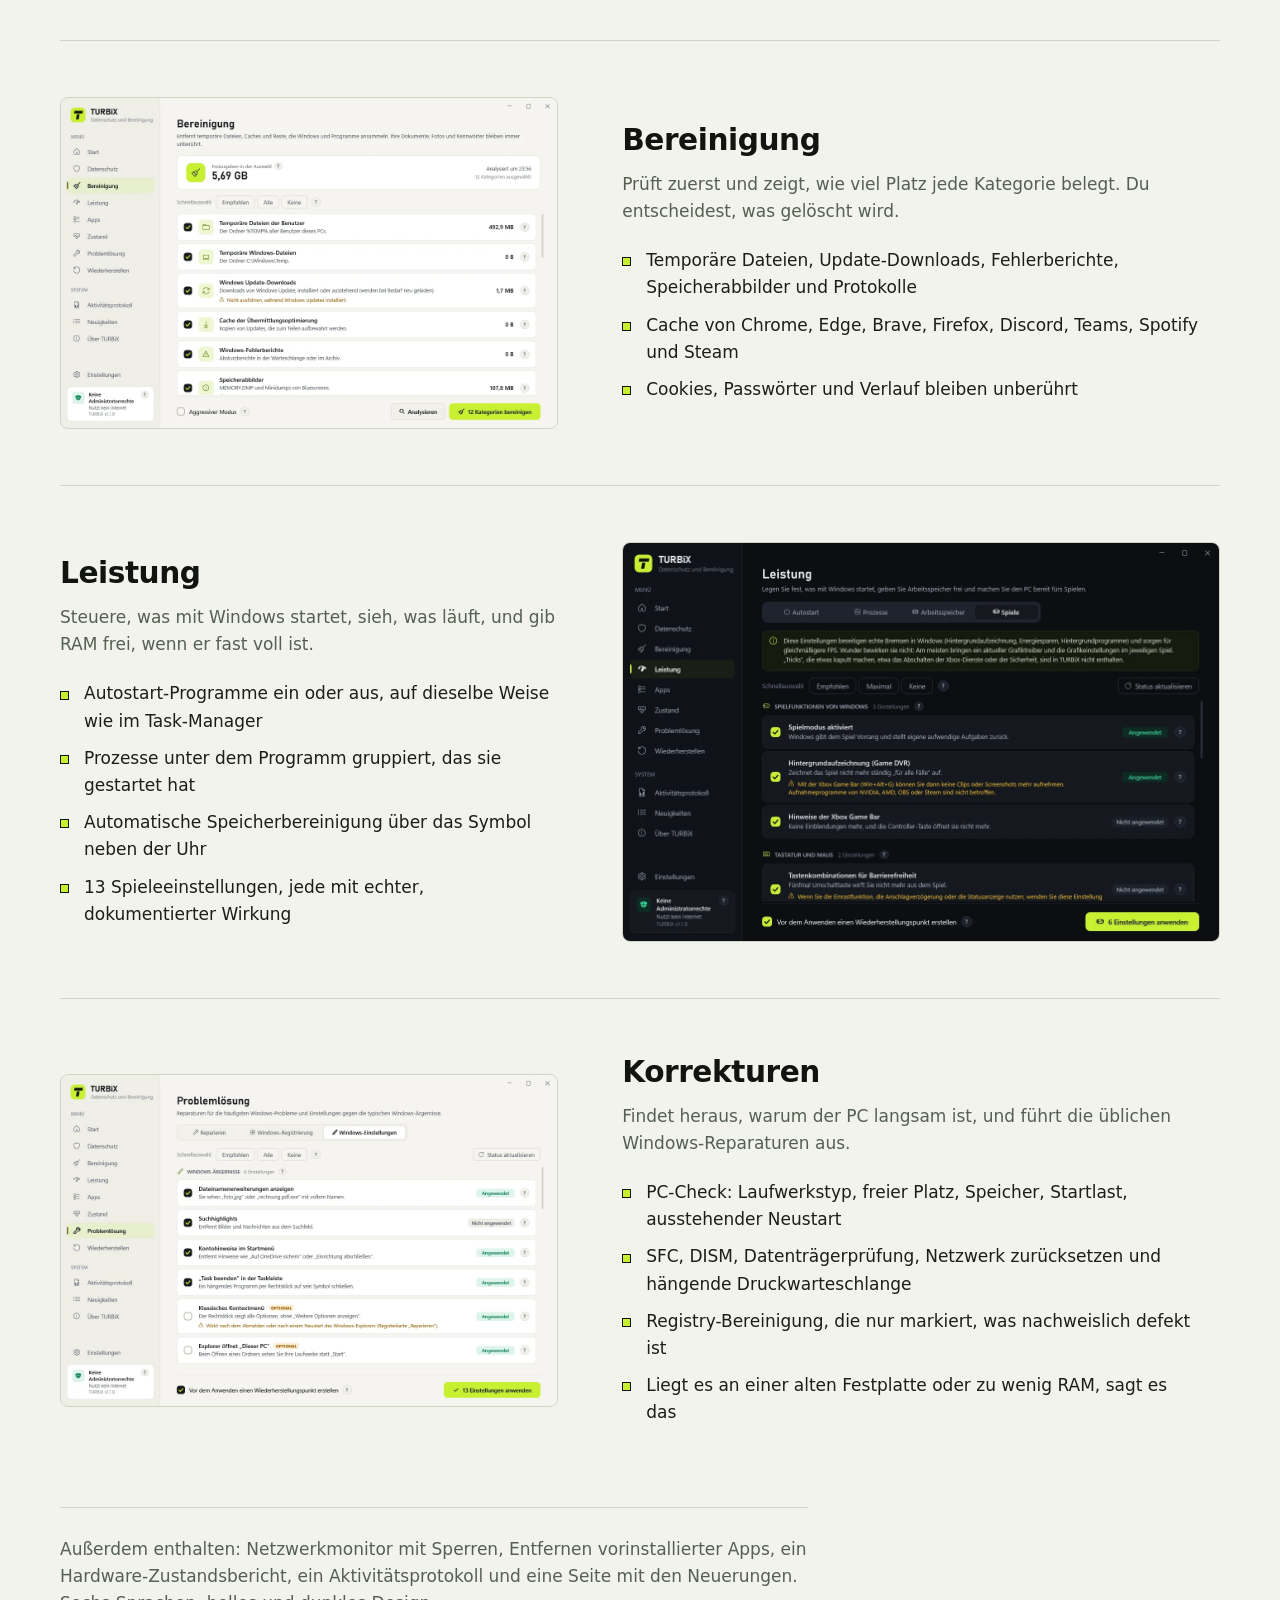
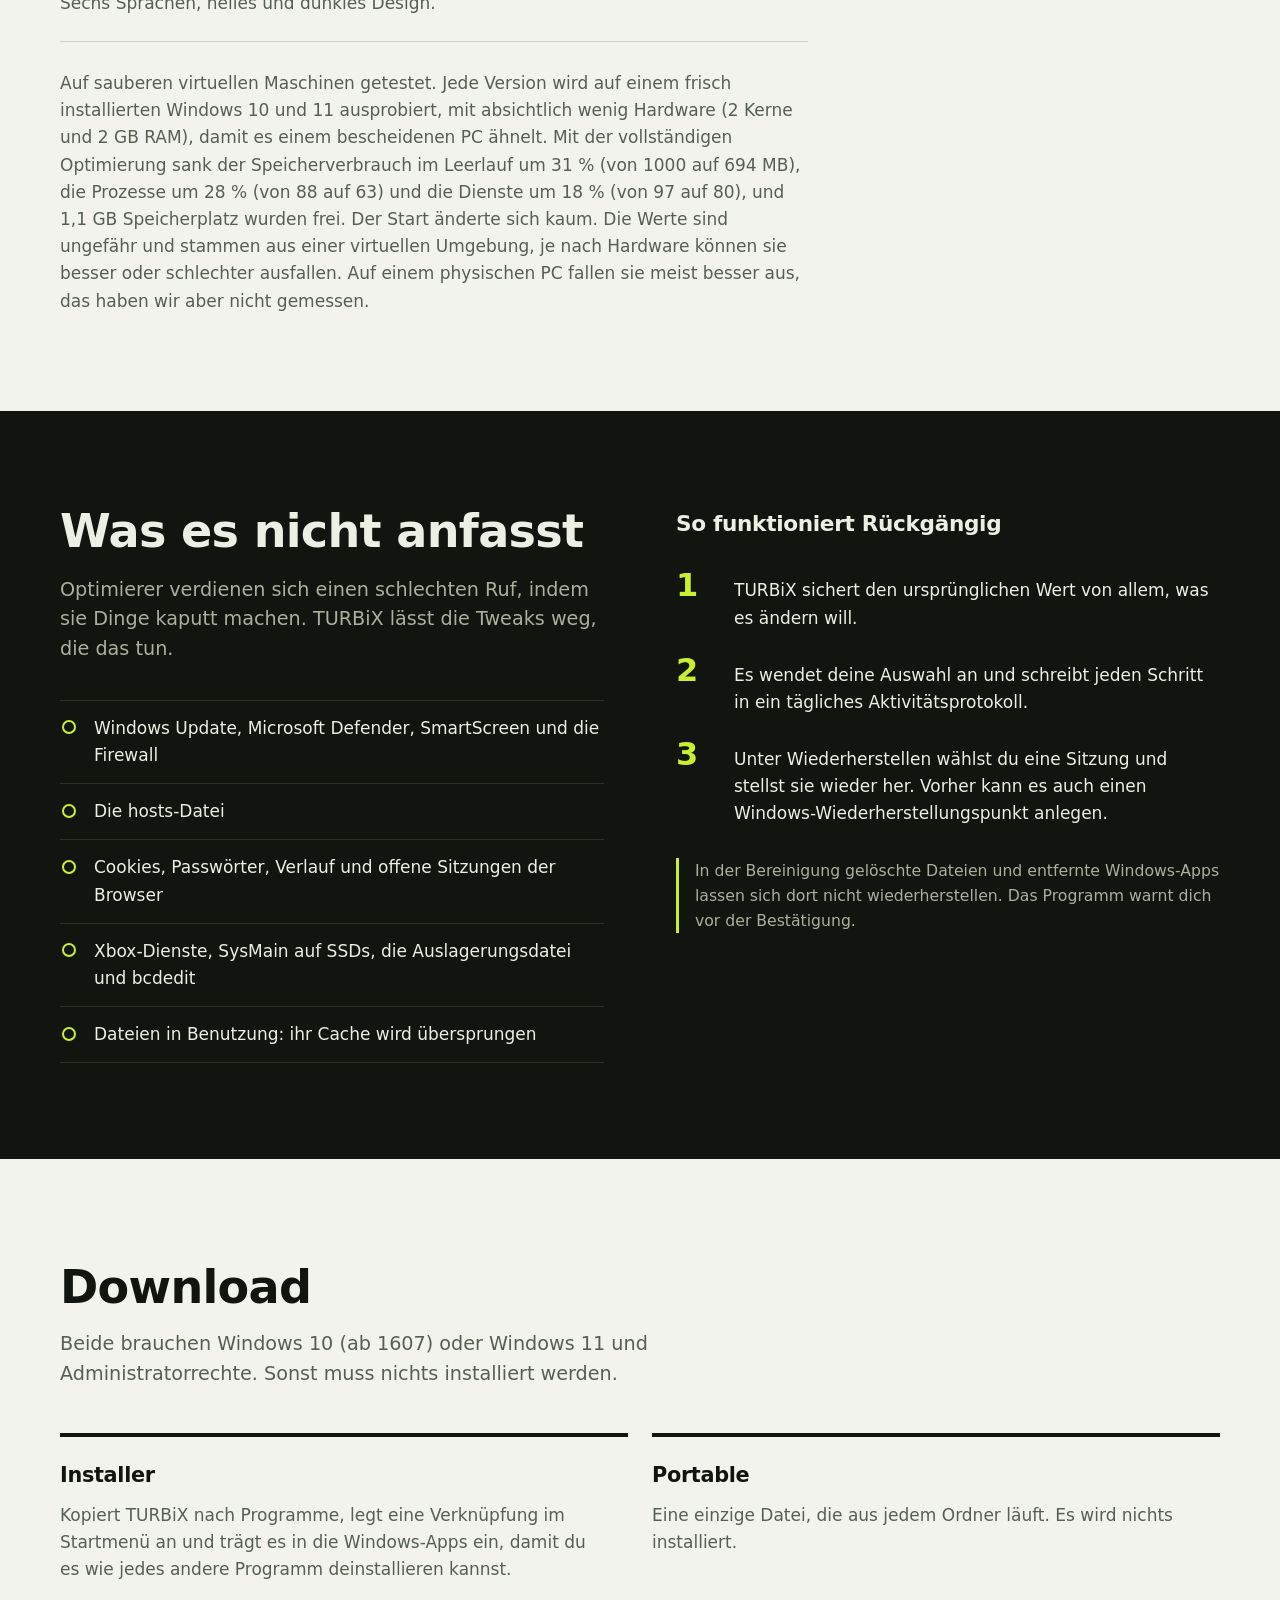
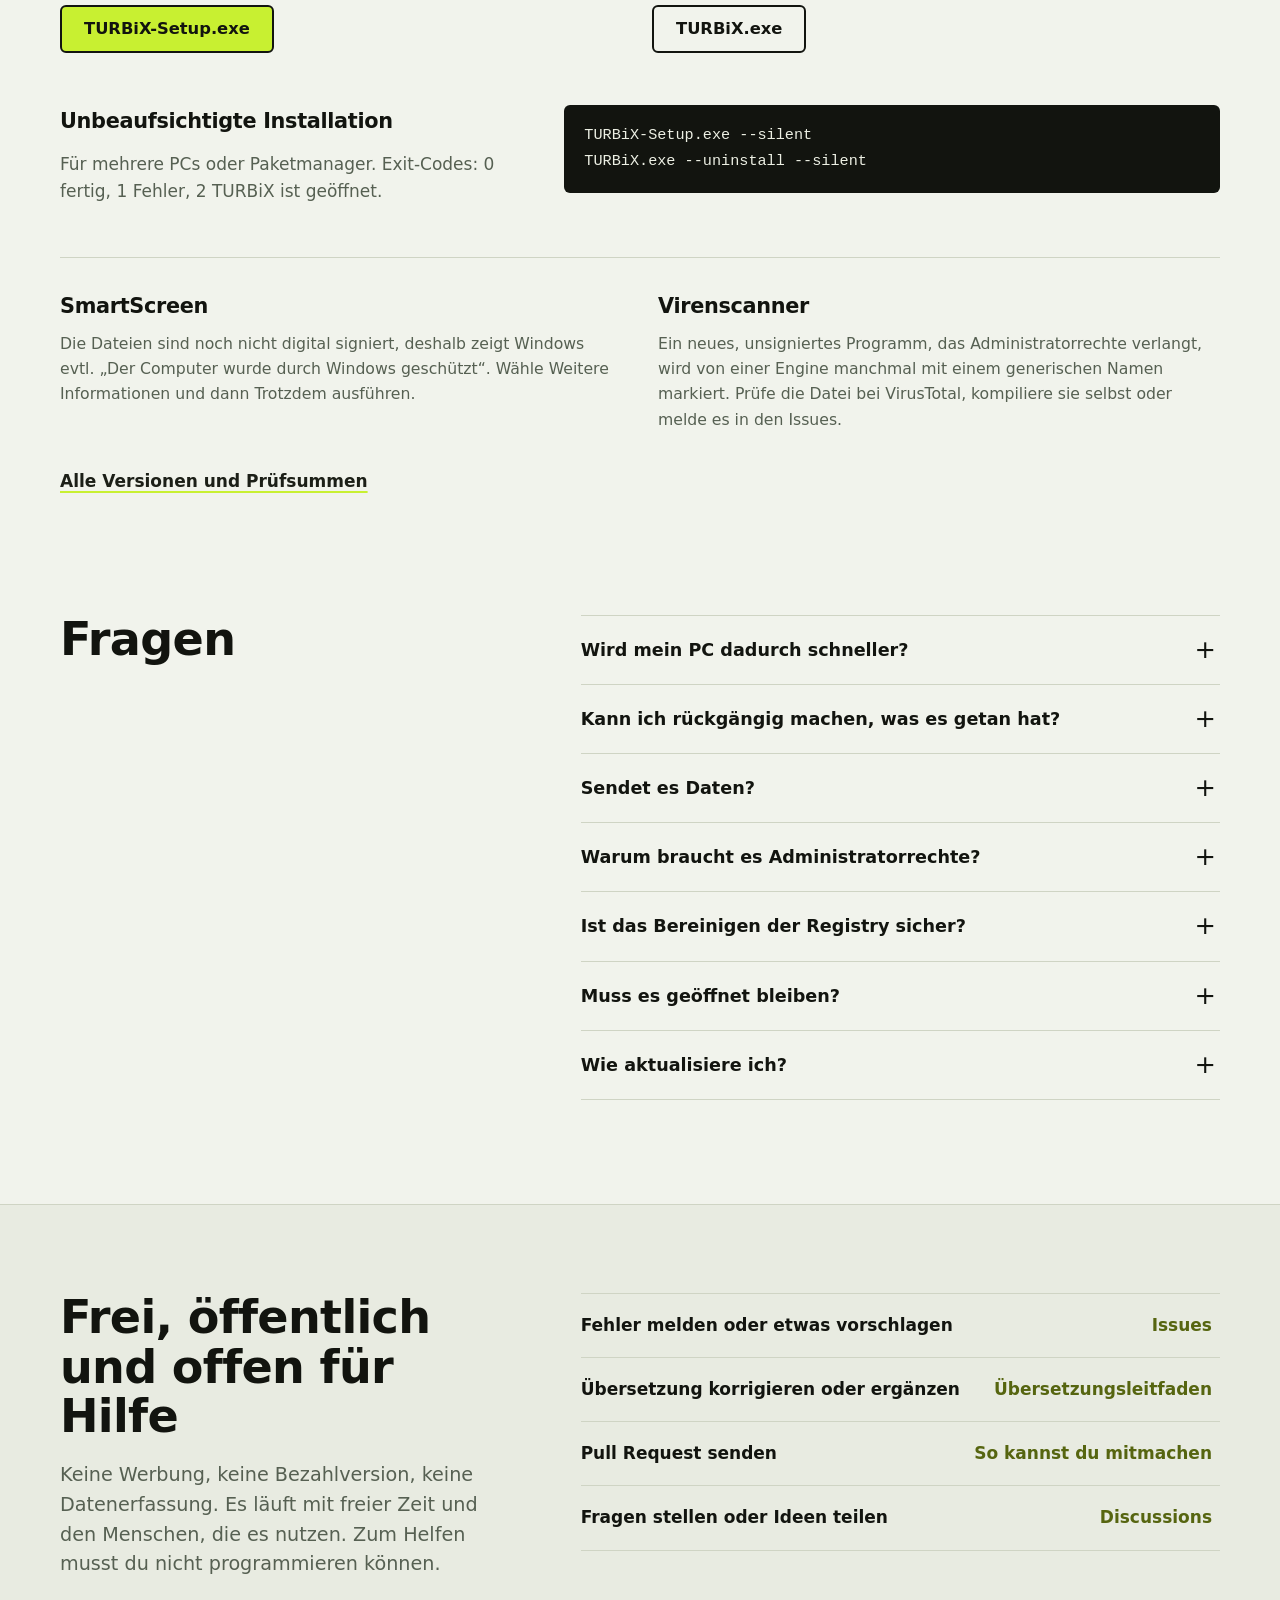
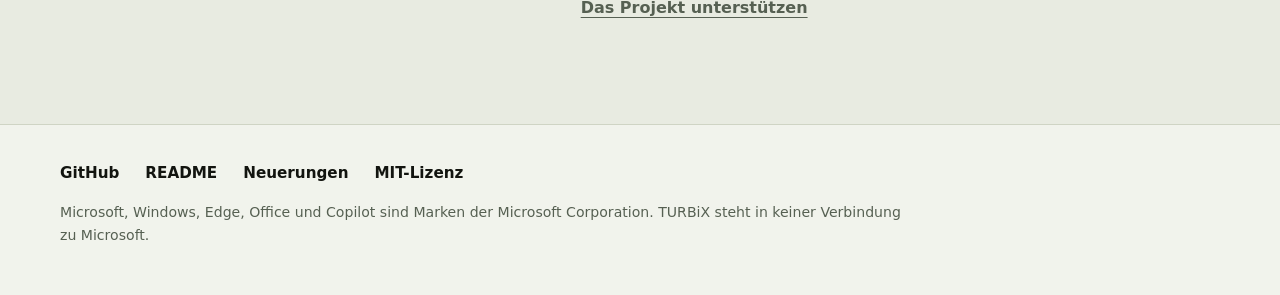
==== commit fe180867: "TURBiX 1.2.4: document VM testing and measured performance figures - README (six languages) and webs" ====
--- a/docs/de/index.html
+++ b/docs/de/index.html
@@ -67,7 +67,8 @@
 <article class="row rev"><div class="row-text"><h3>Bereinigung</h3><p>Prüft zuerst und zeigt, wie viel Platz jede Kategorie belegt. Du entscheidest, was gelöscht wird.</p><ul class="ticks"><li>Temporäre Dateien, Update-Downloads, Fehlerberichte, Speicherabbilder und Protokolle</li><li>Cache von Chrome, Edge, Brave, Firefox, Discord, Teams, Spotify und Steam</li><li>Cookies, Passwörter und Verlauf bleiben unberührt</li></ul></div><figure><img src="../assets/shots/cleanup.de.webp" width="1200" height="800" alt="Bereinigung" loading="lazy" decoding="async"></figure></article>
 <article class="row"><div class="row-text"><h3>Leistung</h3><p>Steuere, was mit Windows startet, sieh, was läuft, und gib RAM frei, wenn er fast voll ist.</p><ul class="ticks"><li>Autostart-Programme ein oder aus, auf dieselbe Weise wie im Task-Manager</li><li>Prozesse unter dem Programm gruppiert, das sie gestartet hat</li><li>Automatische Speicherbereinigung über das Symbol neben der Uhr</li><li>13 Spieleeinstellungen, jede mit echter, dokumentierter Wirkung</li></ul></div><figure><img src="../assets/shots/performance.de.webp" width="1200" height="800" alt="Leistung" loading="lazy" decoding="async"></figure></article>
 <article class="row rev"><div class="row-text"><h3>Korrekturen</h3><p>Findet heraus, warum der PC langsam ist, und führt die üblichen Windows-Reparaturen aus.</p><ul class="ticks"><li>PC-Check: Laufwerkstyp, freier Platz, Speicher, Startlast, ausstehender Neustart</li><li>SFC, DISM, Datenträgerprüfung, Netzwerk zurücksetzen und hängende Druckwarteschlange</li><li>Registry-Bereinigung, die nur markiert, was nachweislich defekt ist</li><li>Liegt es an einer alten Festplatte oder zu wenig RAM, sagt es das</li></ul></div><figure><img src="../assets/shots/fixes.de.webp" width="1200" height="800" alt="Korrekturen" loading="lazy" decoding="async"></figure></article>
-<p class="also">Außerdem enthalten: Netzwerkmonitor mit Sperren, Entfernen vorinstallierter Apps, ein Hardware-Zustandsbericht, ein Aktivitätsprotokoll und eine Seite mit den Neuerungen. Sechs Sprachen, helles und dunkles Design.</p></div></section>
+<p class="also">Außerdem enthalten: Netzwerkmonitor mit Sperren, Entfernen vorinstallierter Apps, ein Hardware-Zustandsbericht, ein Aktivitätsprotokoll und eine Seite mit den Neuerungen. Sechs Sprachen, helles und dunkles Design.</p>
+<p class="also">Auf sauberen virtuellen Maschinen getestet. Jede Version wird auf einem frisch installierten Windows 10 und 11 ausprobiert, mit absichtlich wenig Hardware (2 Kerne und 2 GB RAM), damit es einem bescheidenen PC ähnelt. Mit der vollständigen Optimierung sank der Speicherverbrauch im Leerlauf um 31 % (von 1000 auf 694 MB), die Prozesse um 28 % (von 88 auf 63) und die Dienste um 18 % (von 97 auf 80), und 1,1 GB Speicherplatz wurden frei. Der Start änderte sich kaum. Die Werte sind ungefähr und stammen aus einer virtuellen Umgebung, je nach Hardware können sie besser oder schlechter ausfallen. Auf einem physischen PC fallen sie meist besser aus, das haben wir aber nicht gemessen.</p></div></section>
 <section id="safety" class="safety"><div class="wrap safety-grid"><div><h2>Was es nicht anfasst</h2><p class="lead">Optimierer verdienen sich einen schlechten Ruf, indem sie Dinge kaputt machen. TURBiX lässt die Tweaks weg, die das tun.</p><ul class="left-alone"><li>Windows Update, Microsoft Defender, SmartScreen und die Firewall</li><li>Die hosts-Datei</li><li>Cookies, Passwörter, Verlauf und offene Sitzungen der Browser</li><li>Xbox-Dienste, SysMain auf SSDs, die Auslagerungsdatei und bcdedit</li><li>Dateien in Benutzung: ihr Cache wird übersprungen</li></ul></div>
 <div><h3>So funktioniert Rückgängig</h3><ol class="steps"><li>TURBiX sichert den ursprünglichen Wert von allem, was es ändern will.</li><li>Es wendet deine Auswahl an und schreibt jeden Schritt in ein tägliches Aktivitätsprotokoll.</li><li>Unter Wiederherstellen wählst du eine Sitzung und stellst sie wieder her. Vorher kann es auch einen Windows-Wiederherstellungspunkt anlegen.</li></ol><p class="note">In der Bereinigung gelöschte Dateien und entfernte Windows-Apps lassen sich dort nicht wiederherstellen. Das Programm warnt dich vor der Bestätigung.</p></div></div></section>
 <section id="download" class="download"><div class="wrap"><h2>Download</h2><p class="lead">Beide brauchen Windows 10 (ab 1607) oder Windows 11 und Administratorrechte. Sonst muss nichts installiert werden.</p>
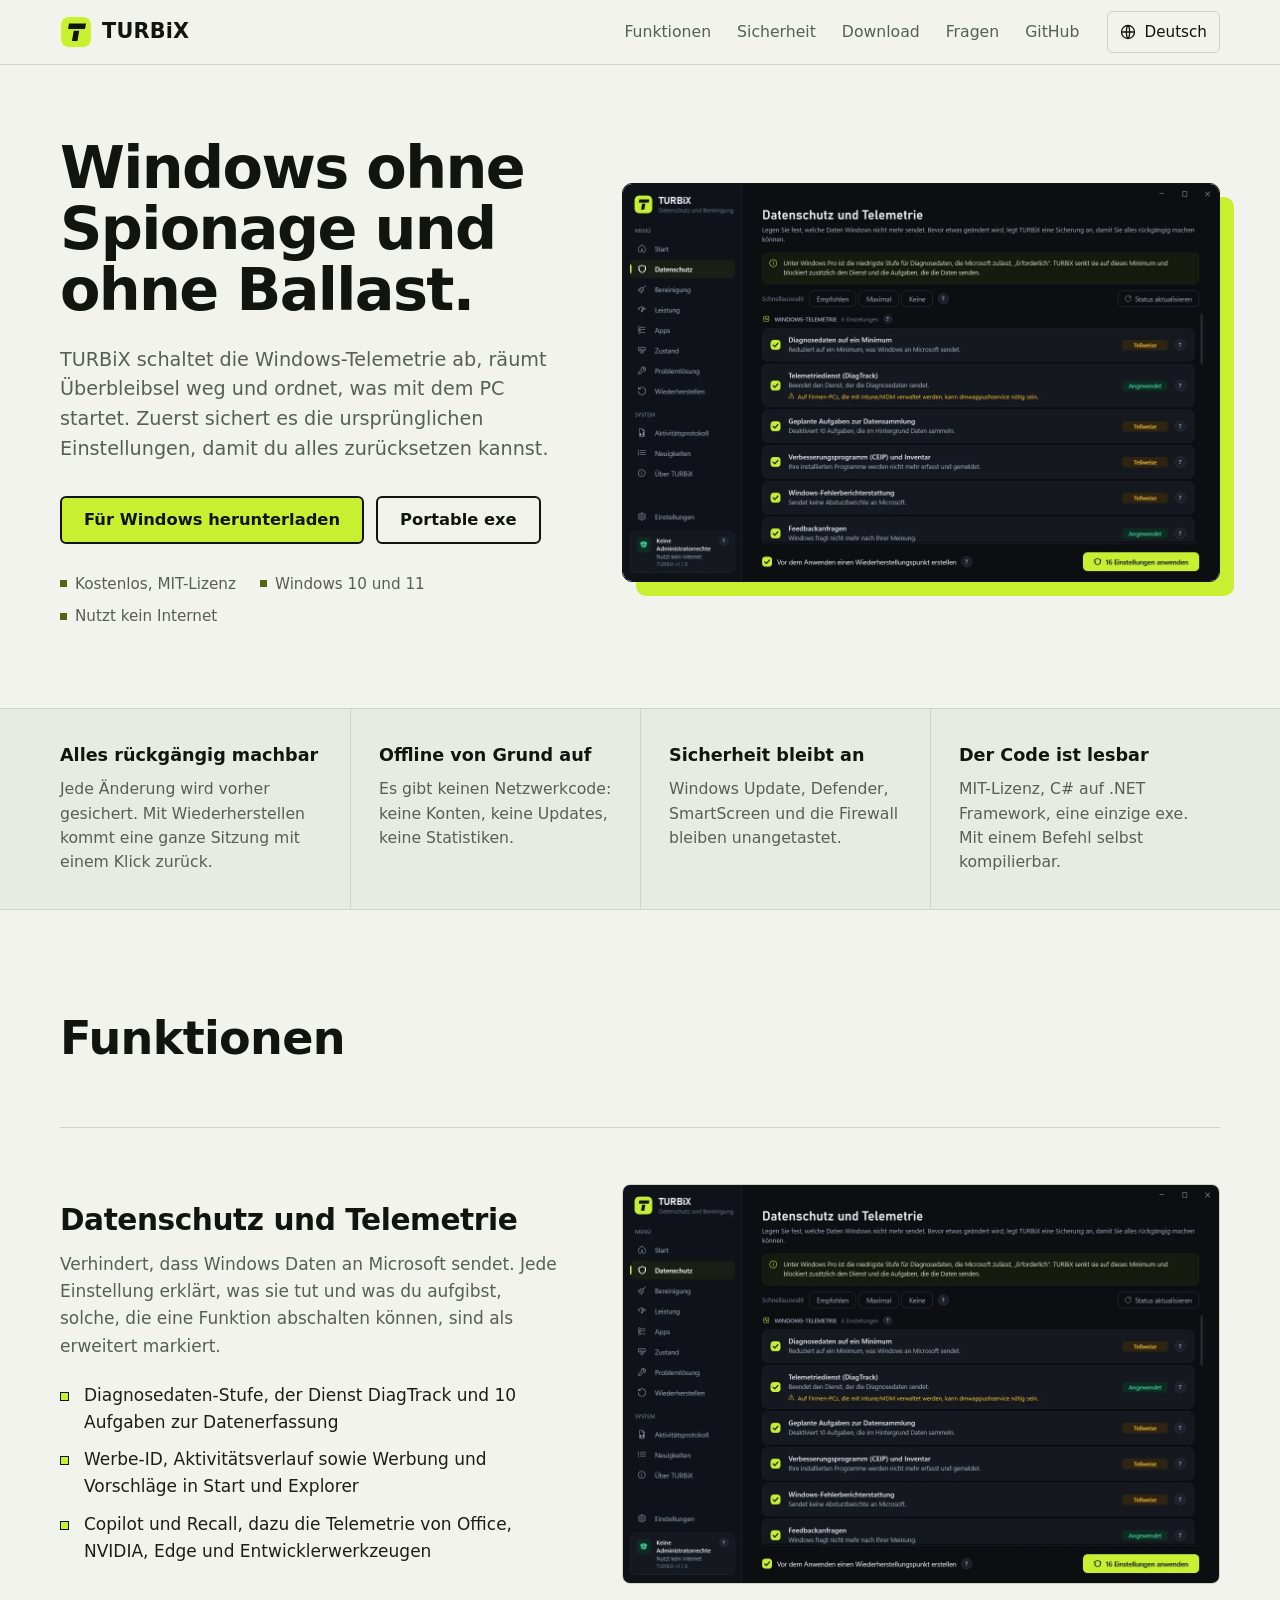
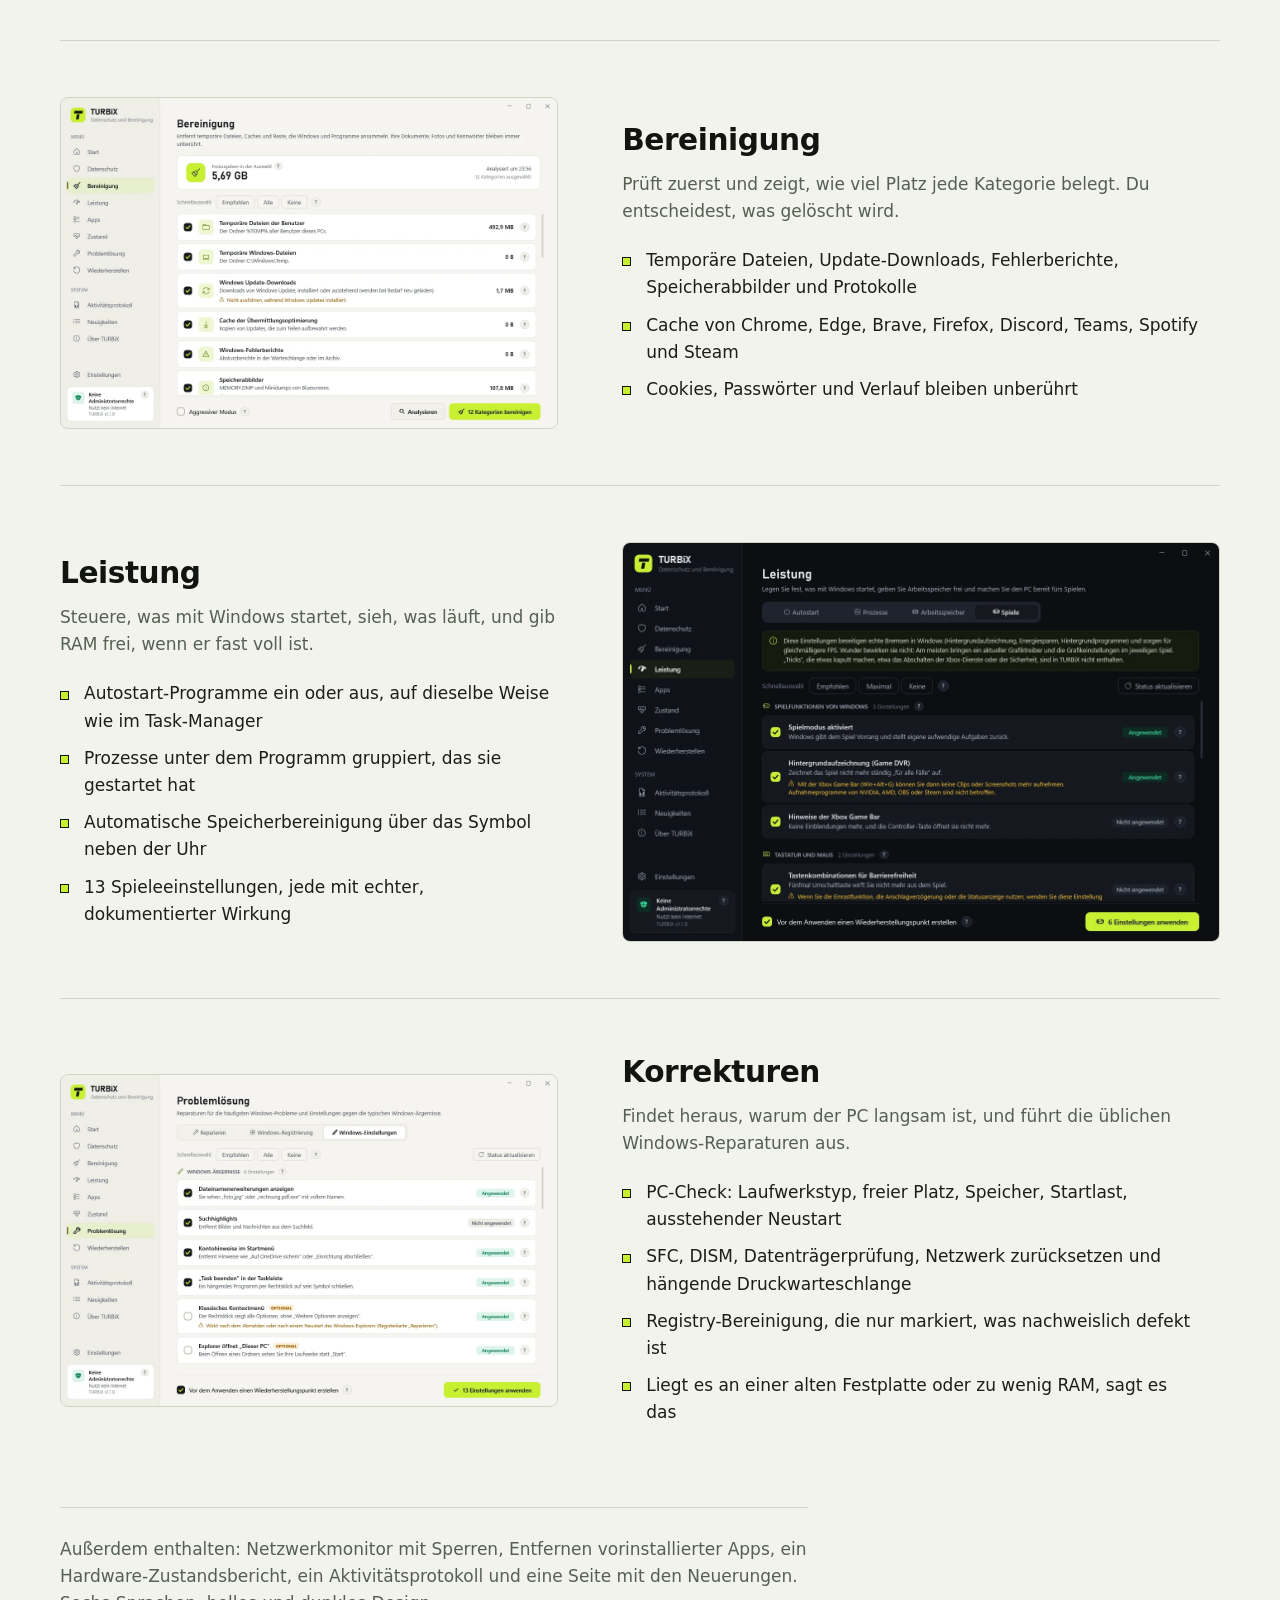
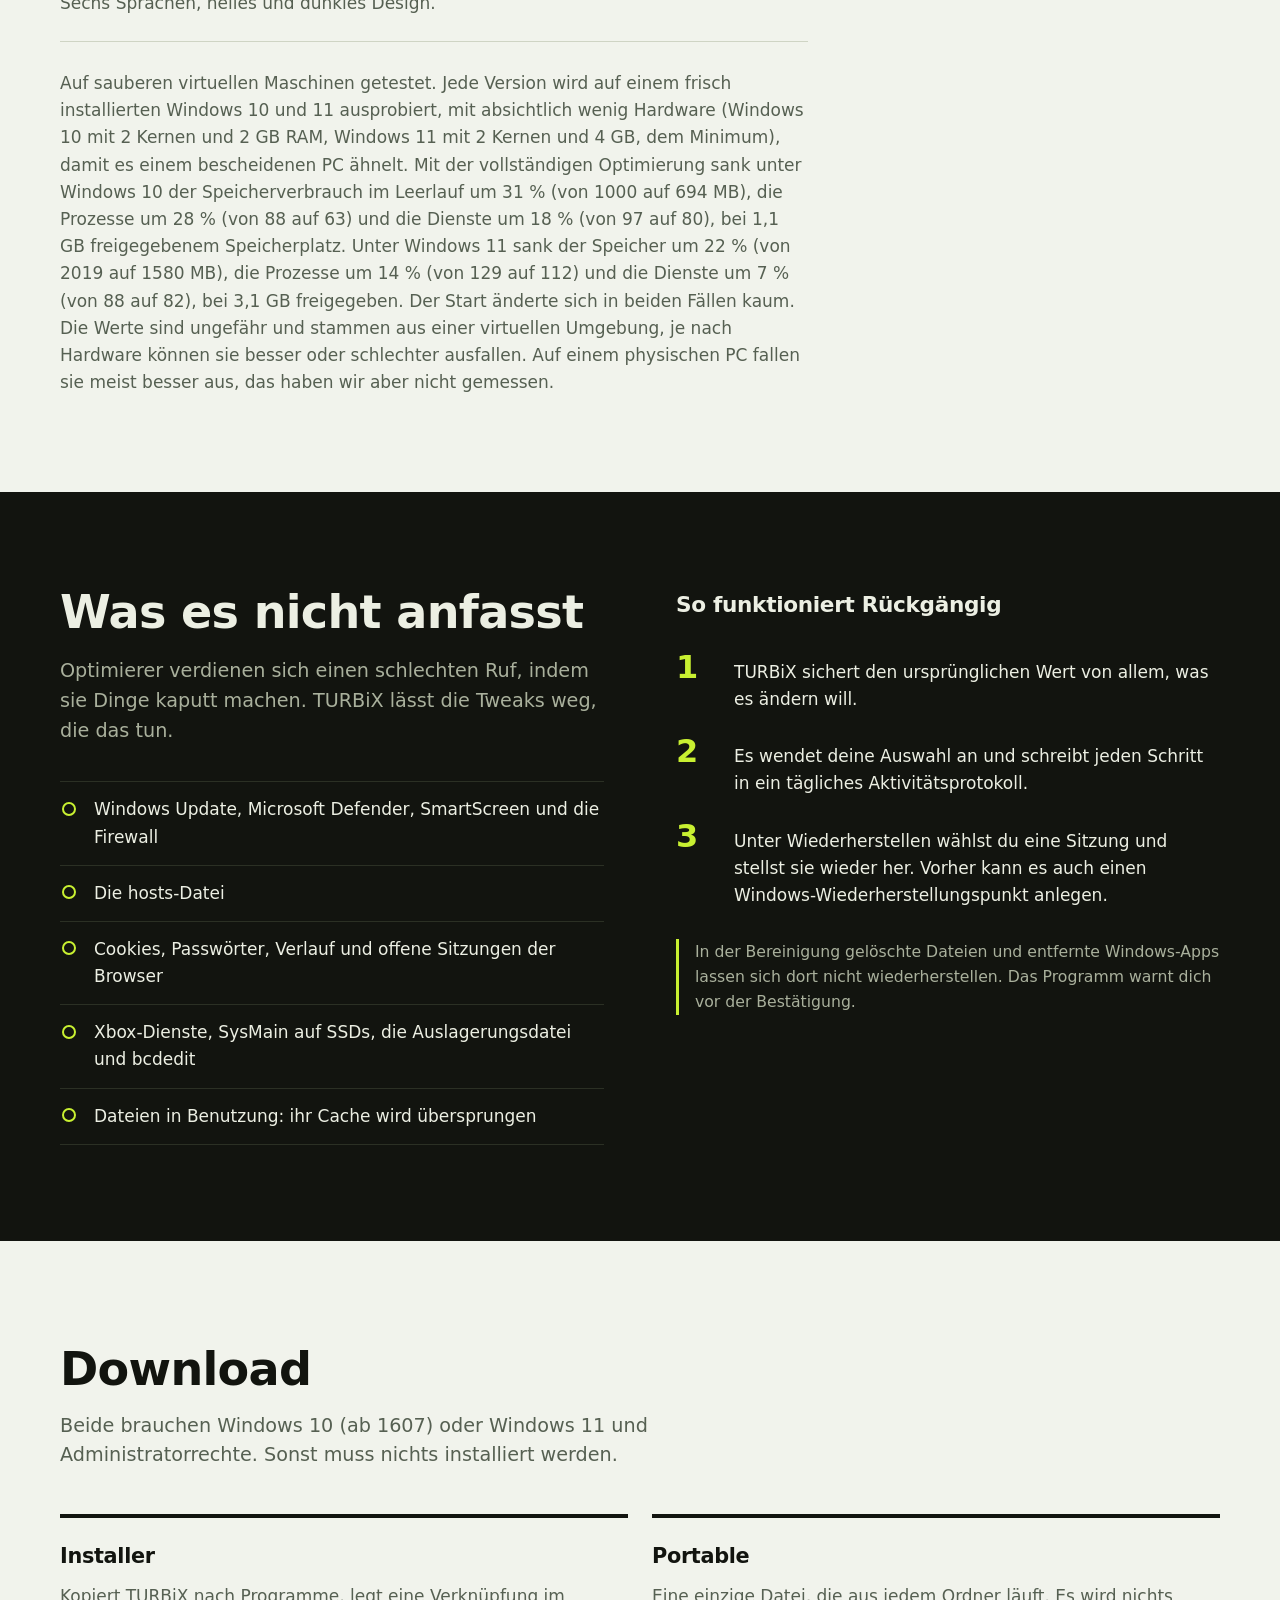
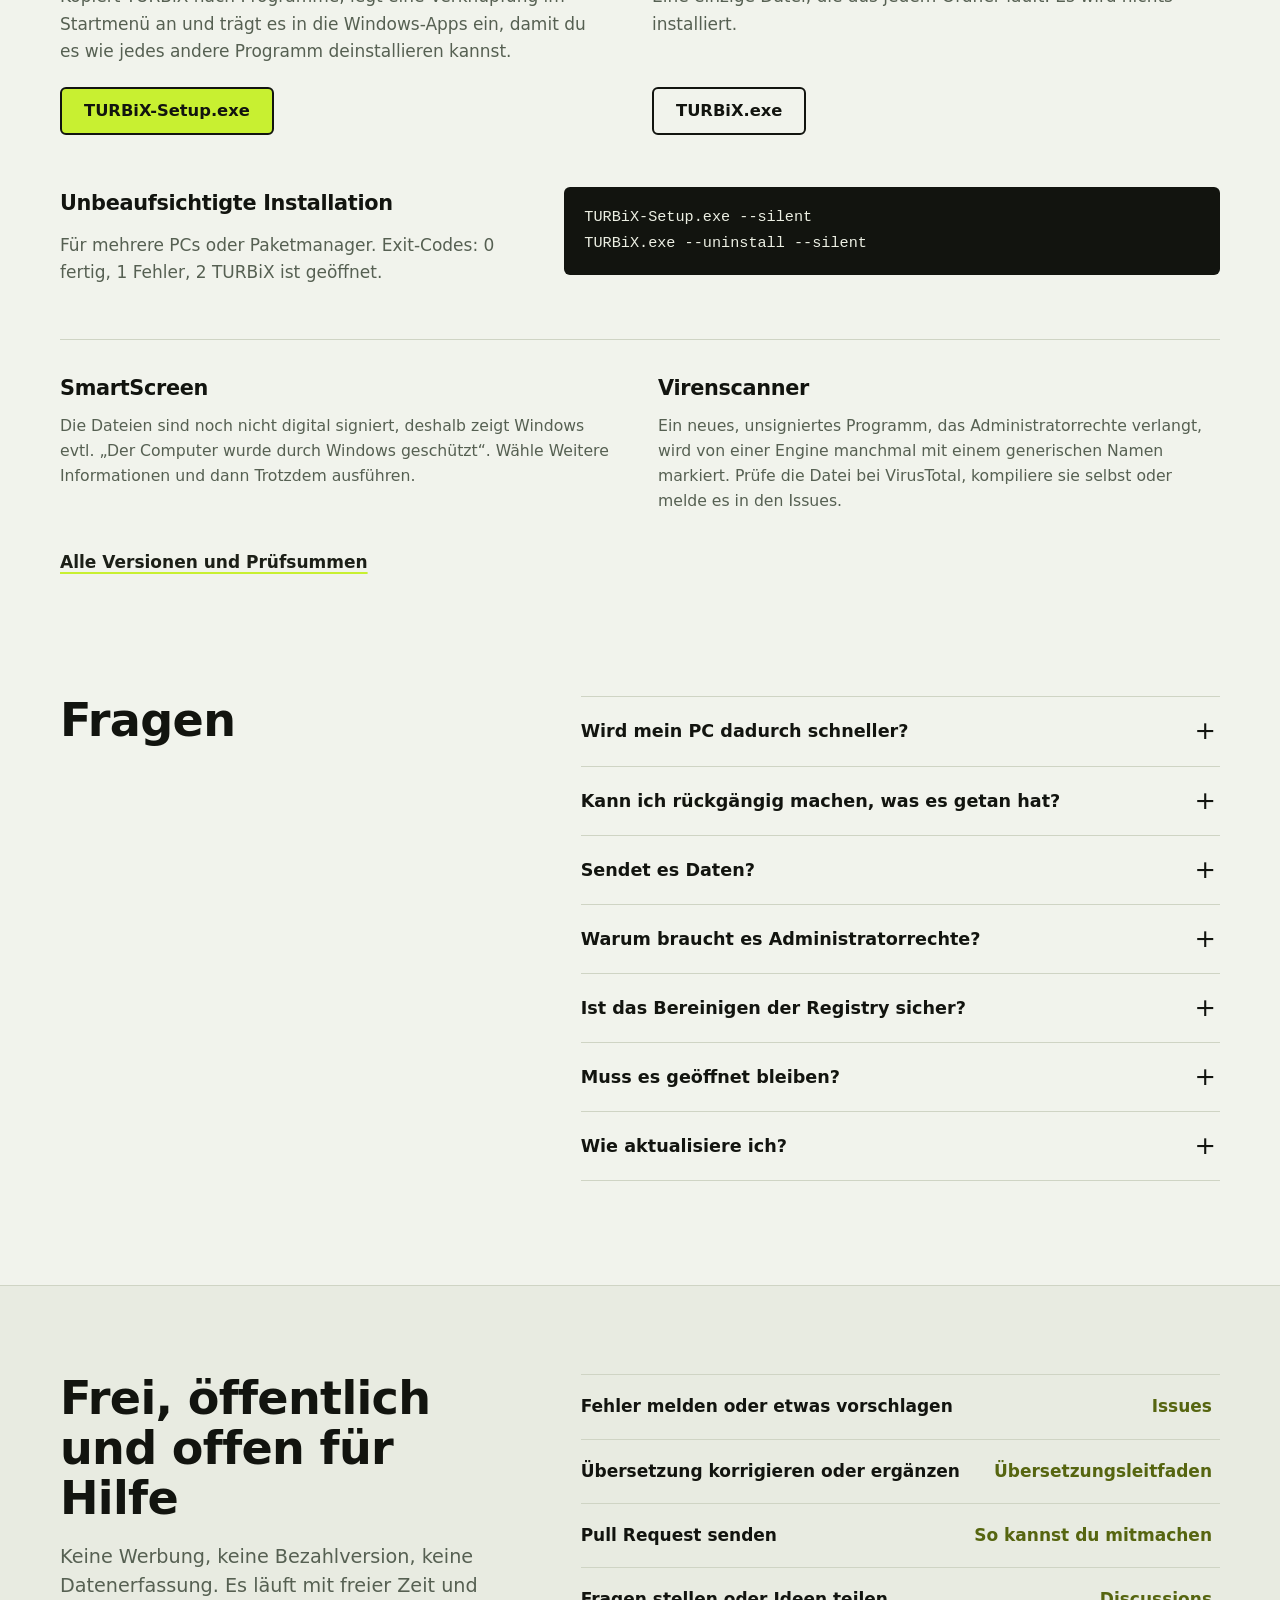
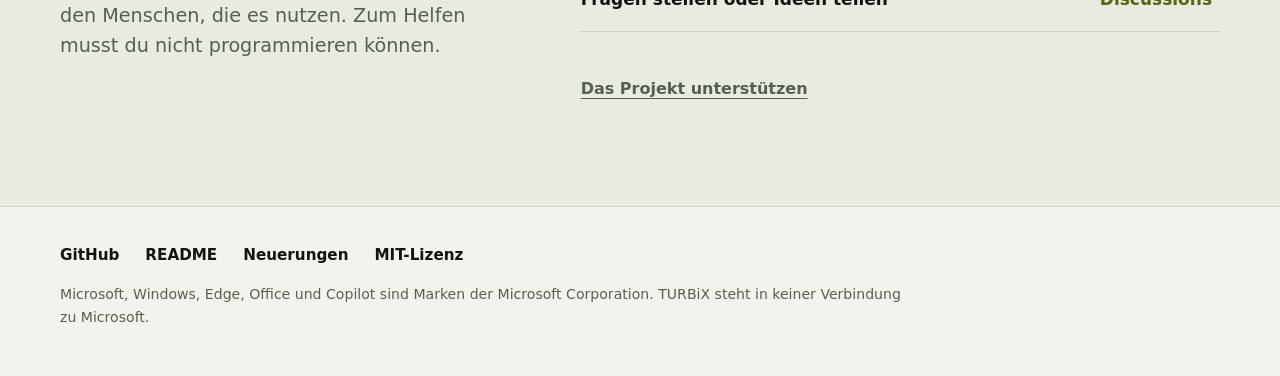
==== commit 59287f6d: "TURBiX 1.2.5: performance figures for Windows 11 as well - README (six languages) and website now sh" ====
--- a/docs/de/index.html
+++ b/docs/de/index.html
@@ -68,7 +68,7 @@
 <article class="row"><div class="row-text"><h3>Leistung</h3><p>Steuere, was mit Windows startet, sieh, was läuft, und gib RAM frei, wenn er fast voll ist.</p><ul class="ticks"><li>Autostart-Programme ein oder aus, auf dieselbe Weise wie im Task-Manager</li><li>Prozesse unter dem Programm gruppiert, das sie gestartet hat</li><li>Automatische Speicherbereinigung über das Symbol neben der Uhr</li><li>13 Spieleeinstellungen, jede mit echter, dokumentierter Wirkung</li></ul></div><figure><img src="../assets/shots/performance.de.webp" width="1200" height="800" alt="Leistung" loading="lazy" decoding="async"></figure></article>
 <article class="row rev"><div class="row-text"><h3>Korrekturen</h3><p>Findet heraus, warum der PC langsam ist, und führt die üblichen Windows-Reparaturen aus.</p><ul class="ticks"><li>PC-Check: Laufwerkstyp, freier Platz, Speicher, Startlast, ausstehender Neustart</li><li>SFC, DISM, Datenträgerprüfung, Netzwerk zurücksetzen und hängende Druckwarteschlange</li><li>Registry-Bereinigung, die nur markiert, was nachweislich defekt ist</li><li>Liegt es an einer alten Festplatte oder zu wenig RAM, sagt es das</li></ul></div><figure><img src="../assets/shots/fixes.de.webp" width="1200" height="800" alt="Korrekturen" loading="lazy" decoding="async"></figure></article>
 <p class="also">Außerdem enthalten: Netzwerkmonitor mit Sperren, Entfernen vorinstallierter Apps, ein Hardware-Zustandsbericht, ein Aktivitätsprotokoll und eine Seite mit den Neuerungen. Sechs Sprachen, helles und dunkles Design.</p>
-<p class="also">Auf sauberen virtuellen Maschinen getestet. Jede Version wird auf einem frisch installierten Windows 10 und 11 ausprobiert, mit absichtlich wenig Hardware (2 Kerne und 2 GB RAM), damit es einem bescheidenen PC ähnelt. Mit der vollständigen Optimierung sank der Speicherverbrauch im Leerlauf um 31 % (von 1000 auf 694 MB), die Prozesse um 28 % (von 88 auf 63) und die Dienste um 18 % (von 97 auf 80), und 1,1 GB Speicherplatz wurden frei. Der Start änderte sich kaum. Die Werte sind ungefähr und stammen aus einer virtuellen Umgebung, je nach Hardware können sie besser oder schlechter ausfallen. Auf einem physischen PC fallen sie meist besser aus, das haben wir aber nicht gemessen.</p></div></section>
+<p class="also">Auf sauberen virtuellen Maschinen getestet. Jede Version wird auf einem frisch installierten Windows 10 und 11 ausprobiert, mit absichtlich wenig Hardware (Windows 10 mit 2 Kernen und 2 GB RAM, Windows 11 mit 2 Kernen und 4 GB, dem Minimum), damit es einem bescheidenen PC ähnelt. Mit der vollständigen Optimierung sank unter Windows 10 der Speicherverbrauch im Leerlauf um 31 % (von 1000 auf 694 MB), die Prozesse um 28 % (von 88 auf 63) und die Dienste um 18 % (von 97 auf 80), bei 1,1 GB freigegebenem Speicherplatz. Unter Windows 11 sank der Speicher um 22 % (von 2019 auf 1580 MB), die Prozesse um 14 % (von 129 auf 112) und die Dienste um 7 % (von 88 auf 82), bei 3,1 GB freigegeben. Der Start änderte sich in beiden Fällen kaum. Die Werte sind ungefähr und stammen aus einer virtuellen Umgebung, je nach Hardware können sie besser oder schlechter ausfallen. Auf einem physischen PC fallen sie meist besser aus, das haben wir aber nicht gemessen.</p></div></section>
 <section id="safety" class="safety"><div class="wrap safety-grid"><div><h2>Was es nicht anfasst</h2><p class="lead">Optimierer verdienen sich einen schlechten Ruf, indem sie Dinge kaputt machen. TURBiX lässt die Tweaks weg, die das tun.</p><ul class="left-alone"><li>Windows Update, Microsoft Defender, SmartScreen und die Firewall</li><li>Die hosts-Datei</li><li>Cookies, Passwörter, Verlauf und offene Sitzungen der Browser</li><li>Xbox-Dienste, SysMain auf SSDs, die Auslagerungsdatei und bcdedit</li><li>Dateien in Benutzung: ihr Cache wird übersprungen</li></ul></div>
 <div><h3>So funktioniert Rückgängig</h3><ol class="steps"><li>TURBiX sichert den ursprünglichen Wert von allem, was es ändern will.</li><li>Es wendet deine Auswahl an und schreibt jeden Schritt in ein tägliches Aktivitätsprotokoll.</li><li>Unter Wiederherstellen wählst du eine Sitzung und stellst sie wieder her. Vorher kann es auch einen Windows-Wiederherstellungspunkt anlegen.</li></ol><p class="note">In der Bereinigung gelöschte Dateien und entfernte Windows-Apps lassen sich dort nicht wiederherstellen. Das Programm warnt dich vor der Bestätigung.</p></div></div></section>
 <section id="download" class="download"><div class="wrap"><h2>Download</h2><p class="lead">Beide brauchen Windows 10 (ab 1607) oder Windows 11 und Administratorrechte. Sonst muss nichts installiert werden.</p>
